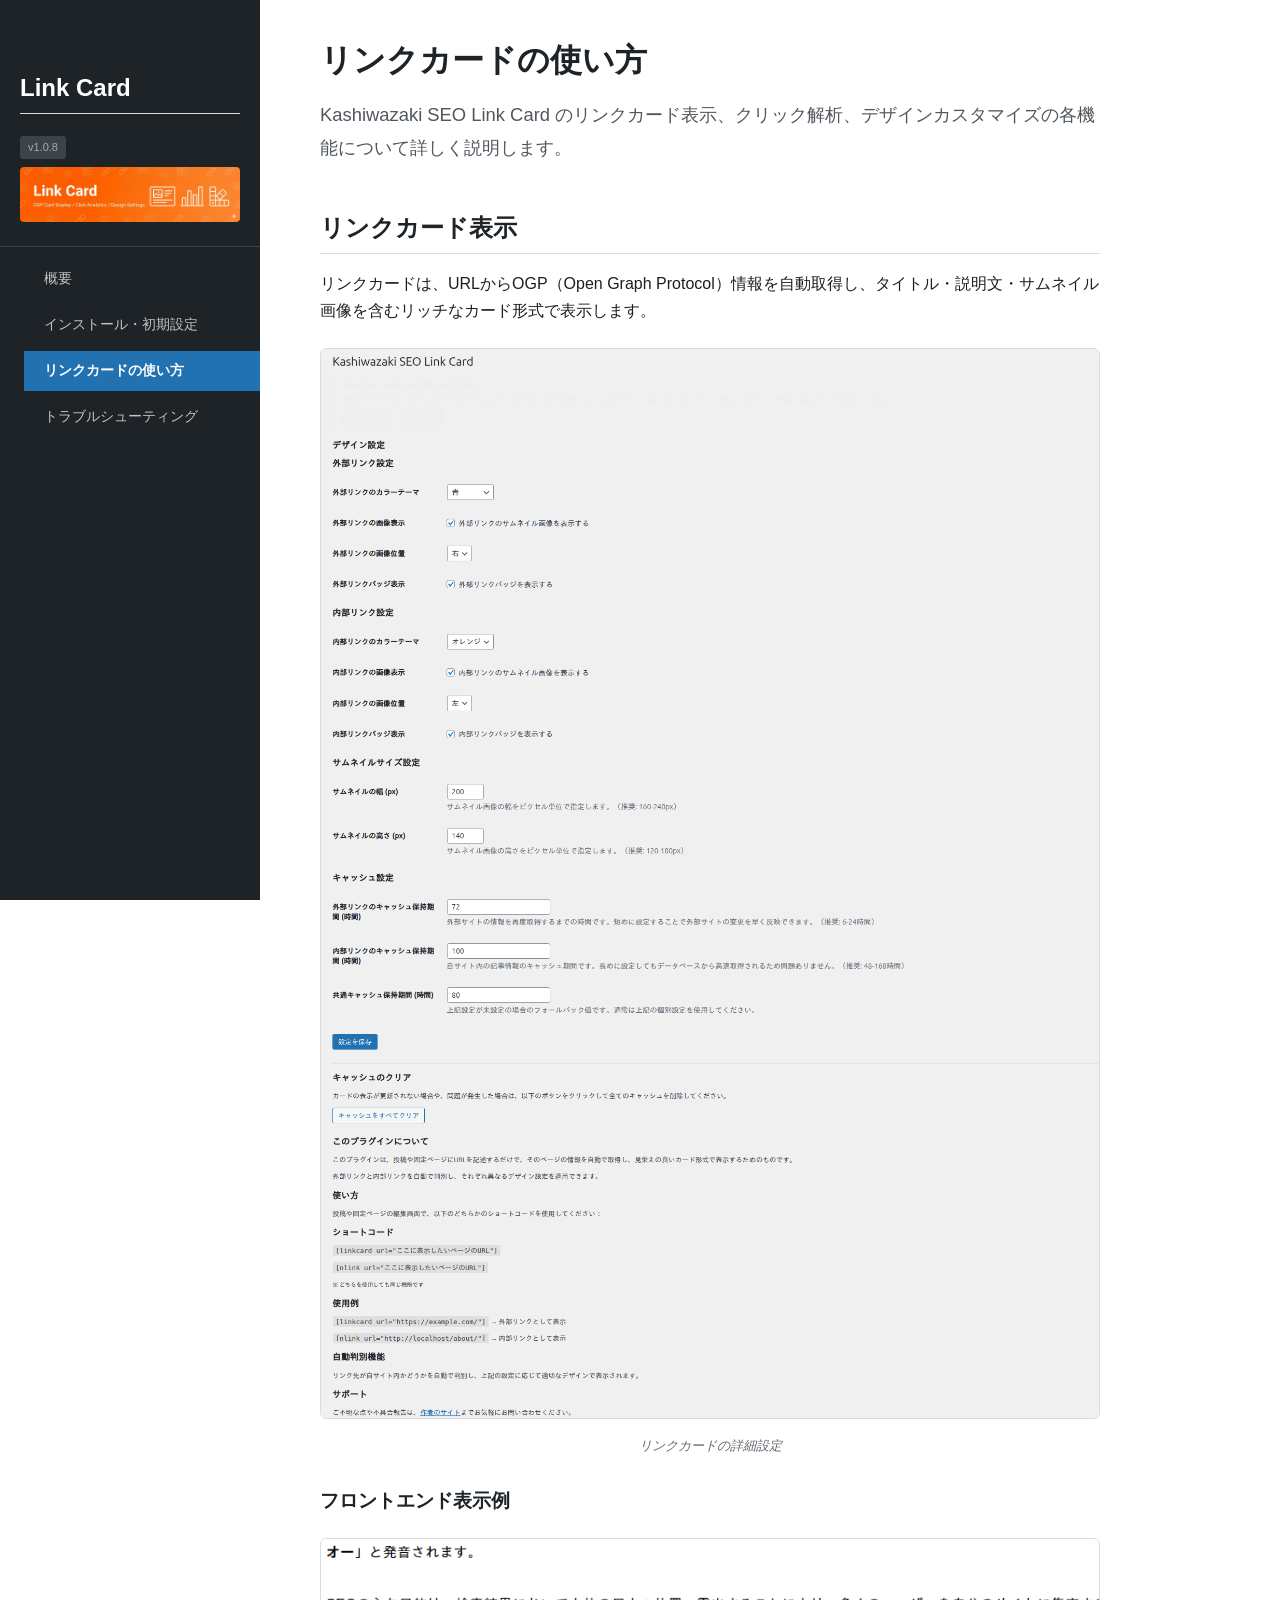
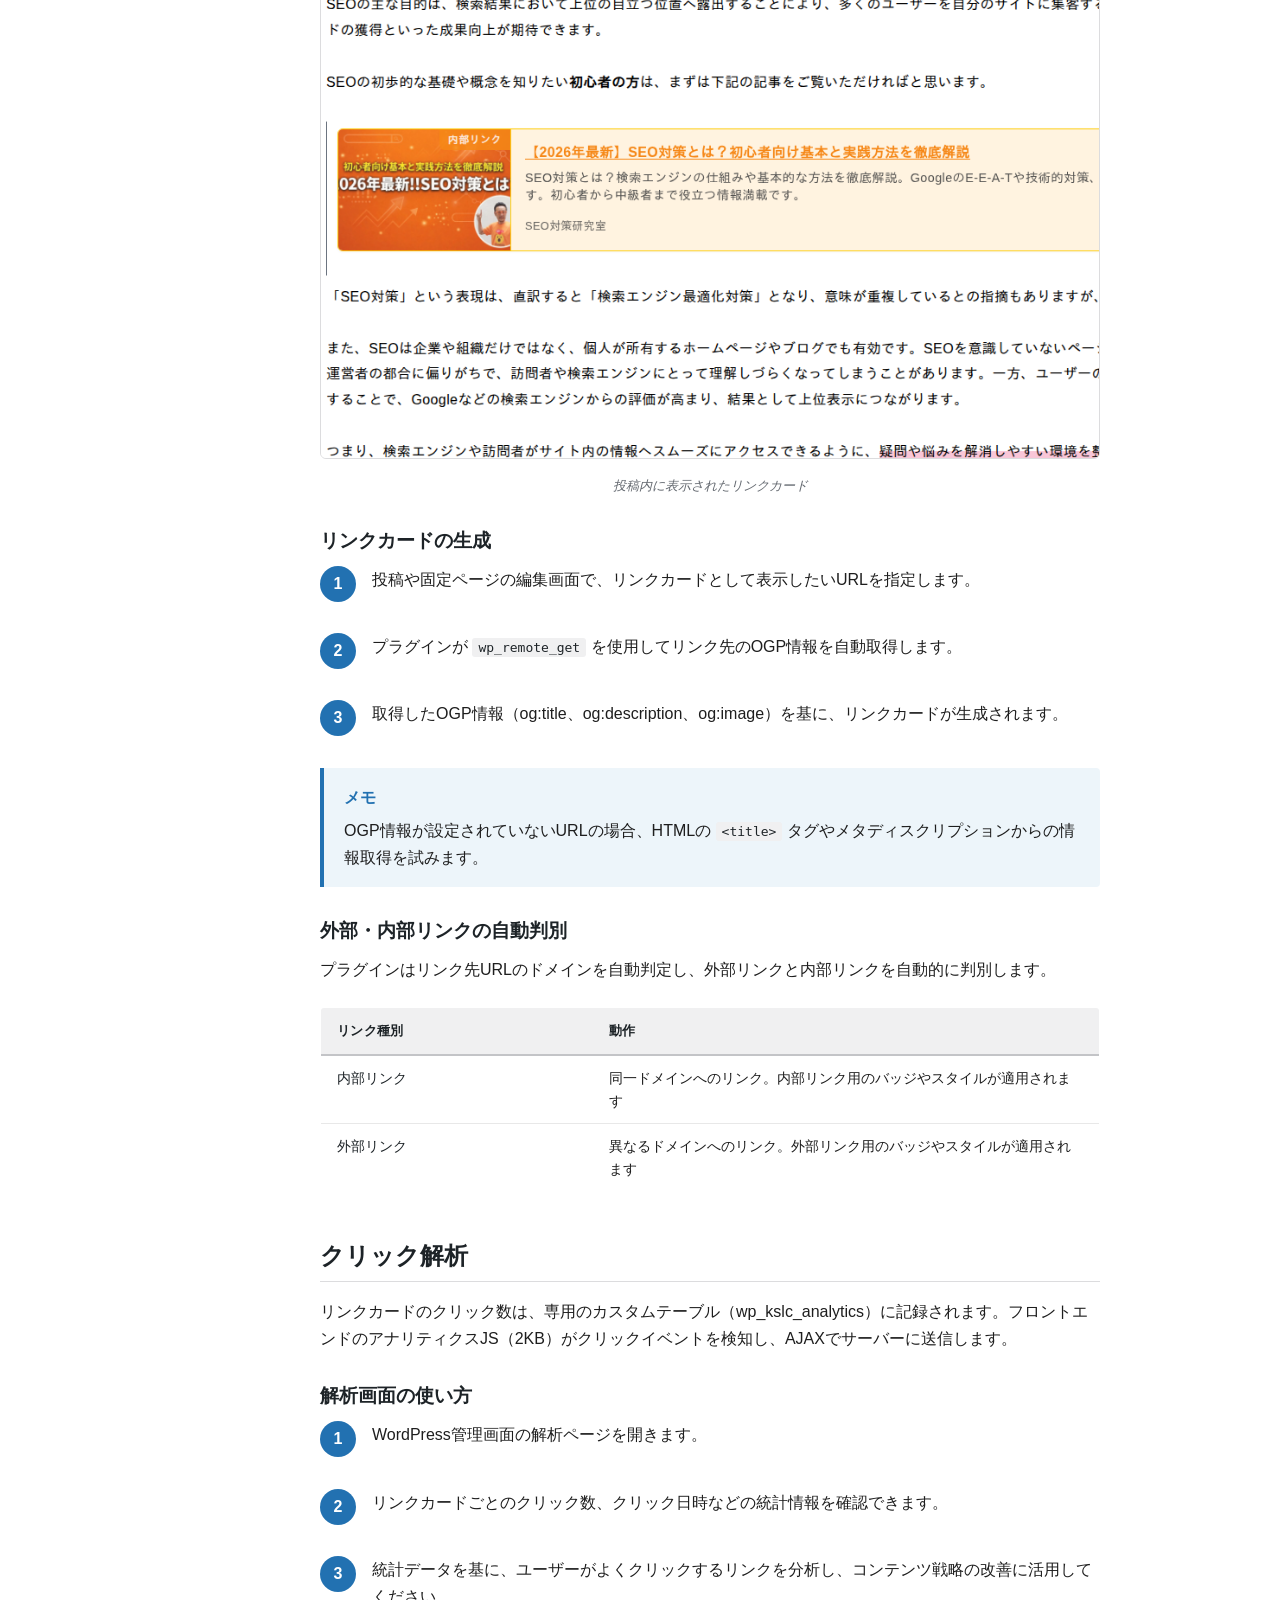
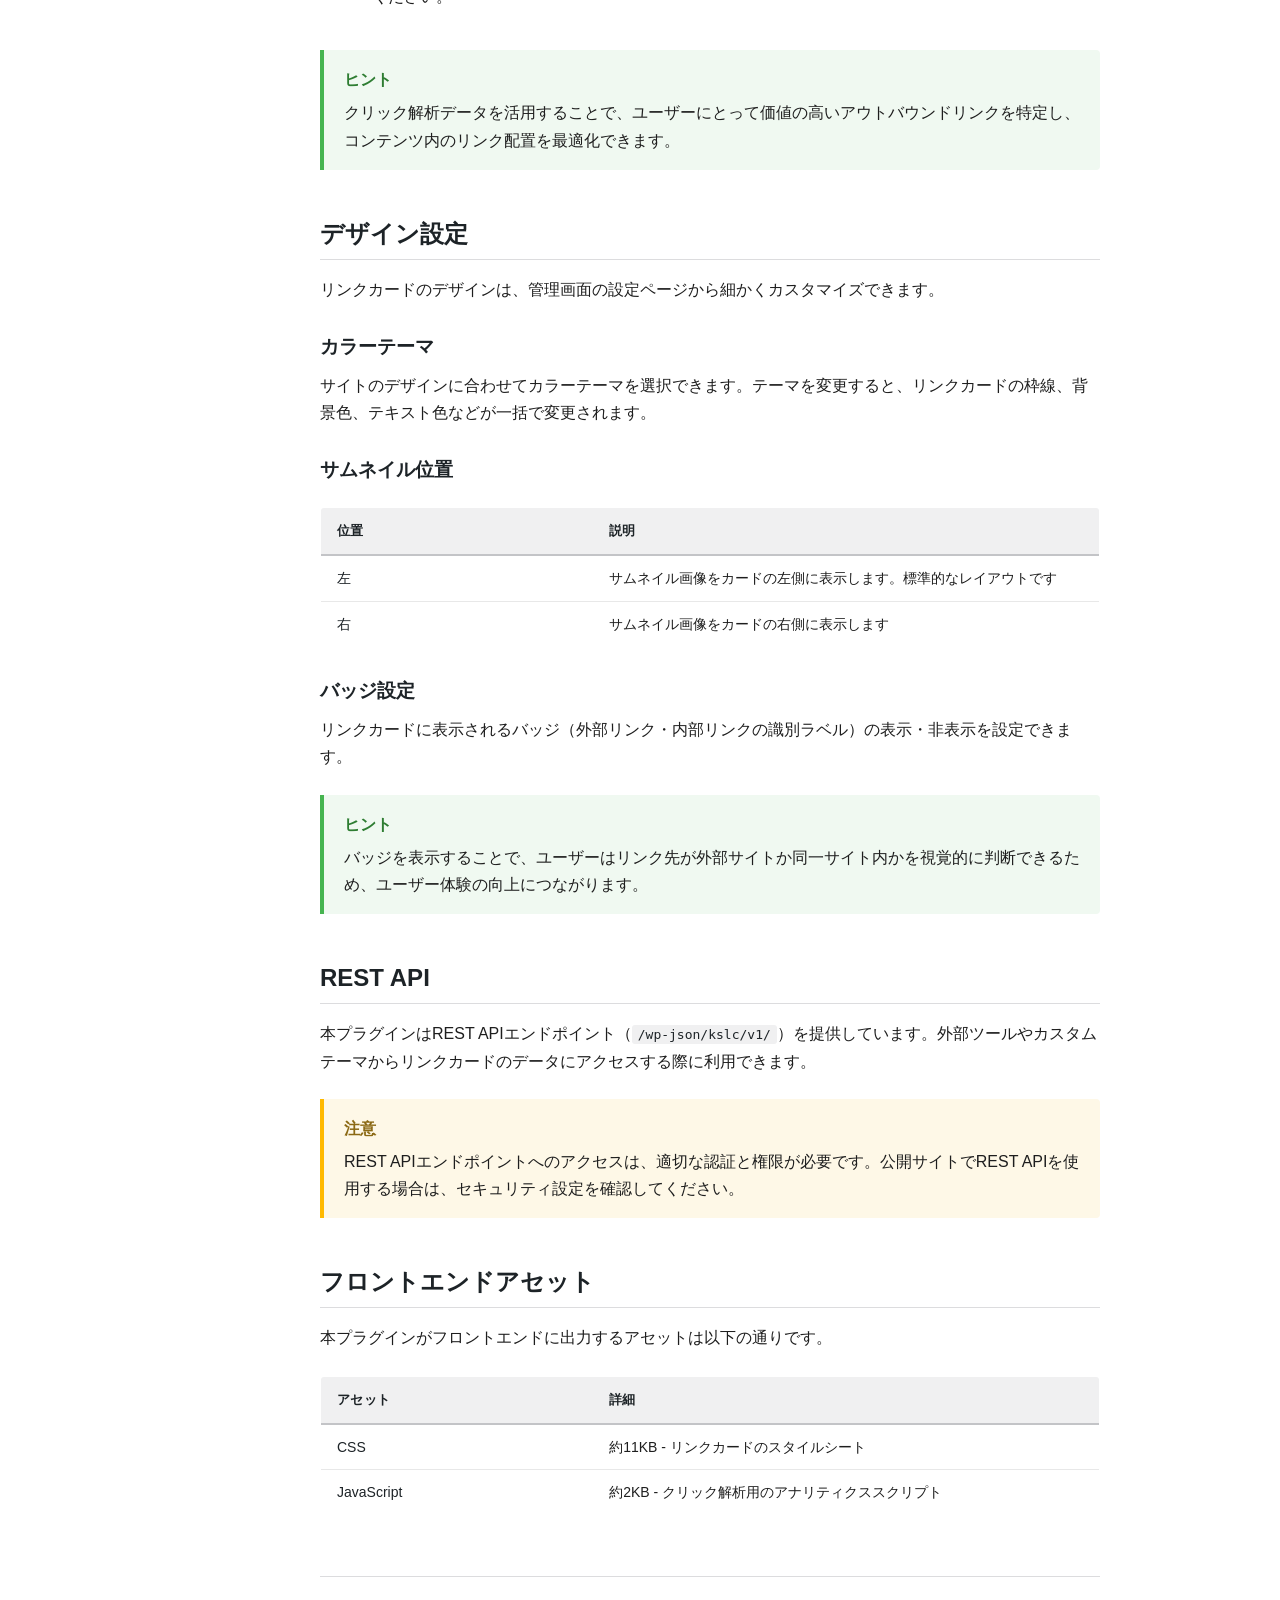
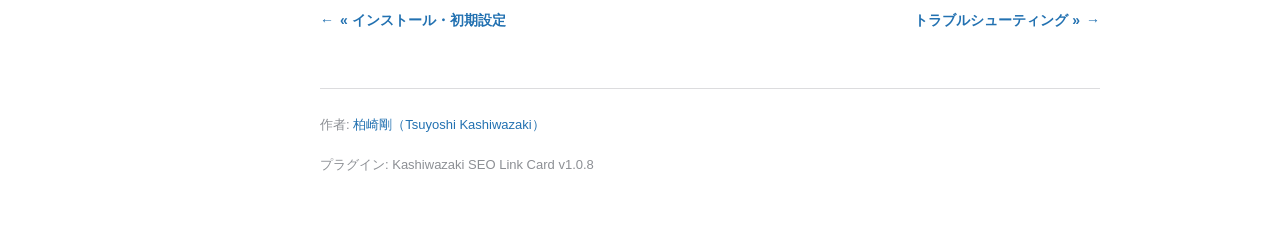
==== docs/link-card-usage.html @ 30baf47b "Add HTML manual under docs/ Co-Authored-By: Claude Opus 4.6 (1M context) <noreply@anthropic.com>" ====
<!DOCTYPE html>
<html lang="ja">
<head>
<meta charset="UTF-8">
<meta name="viewport" content="width=device-width, initial-scale=1.0">
<title>リンクカードの使い方 - Kashiwazaki SEO Link Card マニュアル</title>
<link rel="stylesheet" href="css/style.css?v=1">
</head>
<body>

<button class="hamburger-btn" aria-label="Menu" aria-expanded="false">&#9776;</button>

<nav class="sidebar">
<div class="sidebar-header"><h2 style="color:#fff;">Link Card</h2><span class="version">v1.0.8</span><img src="images/main-visual.png" alt="" style="width:100%;border-radius:4px;margin-top:8px;"></div>
<ul><li><a href="index.html">概要</a></li><li><a href="setup.html">インストール・初期設定</a></li><li><a href="link-card-usage.html">リンクカードの使い方</a></li><li><a href="troubleshooting.html">トラブルシューティング</a></li></ul>
</nav>

<main class="content">

<h1>リンクカードの使い方</h1>

<p class="lead">Kashiwazaki SEO Link Card のリンクカード表示、クリック解析、デザインカスタマイズの各機能について詳しく説明します。</p>

<h2 id="link-card-display">リンクカード表示</h2>

<p>リンクカードは、URLからOGP（Open Graph Protocol）情報を自動取得し、タイトル・説明文・サムネイル画像を含むリッチなカード形式で表示します。</p>

<figure class="screenshot">
    <img src="images/screenshots/02-linkcard-detail.png" alt="リンクカード設定" class="lightbox-trigger">
    <figcaption>リンクカードの詳細設定</figcaption>
</figure>

<h3>フロントエンド表示例</h3>
<figure class="screenshot">
    <img src="images/screenshots/03-frontend-linkcard.png" alt="リンクカードの表示例" class="lightbox-trigger">
    <figcaption>投稿内に表示されたリンクカード</figcaption>
</figure>

<h3>リンクカードの生成</h3>

<div class="step">
<span class="step-number">1</span>
<div class="step-body">
<p>投稿や固定ページの編集画面で、リンクカードとして表示したいURLを指定します。</p>
</div>
</div>

<div class="step">
<span class="step-number">2</span>
<div class="step-body">
<p>プラグインが <code>wp_remote_get</code> を使用してリンク先のOGP情報を自動取得します。</p>
</div>
</div>

<div class="step">
<span class="step-number">3</span>
<div class="step-body">
<p>取得したOGP情報（og:title、og:description、og:image）を基に、リンクカードが生成されます。</p>
</div>
</div>

<div class="callout callout-note">
<p class="callout-title">メモ</p>
<p>OGP情報が設定されていないURLの場合、HTMLの <code>&lt;title&gt;</code> タグやメタディスクリプションからの情報取得を試みます。</p>
</div>

<h3>外部・内部リンクの自動判別</h3>

<p>プラグインはリンク先URLのドメインを自動判定し、外部リンクと内部リンクを自動的に判別します。</p>

<table>
<thead>
<tr><th style="width:35%;">リンク種別</th><th>動作</th></tr>
</thead>
<tbody>
<tr><td>内部リンク</td><td>同一ドメインへのリンク。内部リンク用のバッジやスタイルが適用されます</td></tr>
<tr><td>外部リンク</td><td>異なるドメインへのリンク。外部リンク用のバッジやスタイルが適用されます</td></tr>
</tbody>
</table>

<h2 id="click-analytics">クリック解析</h2>

<p>リンクカードのクリック数は、専用のカスタムテーブル（wp_kslc_analytics）に記録されます。フロントエンドのアナリティクスJS（2KB）がクリックイベントを検知し、AJAXでサーバーに送信します。</p>

<h3>解析画面の使い方</h3>

<div class="step">
<span class="step-number">1</span>
<div class="step-body">
<p>WordPress管理画面の解析ページを開きます。</p>
</div>
</div>

<div class="step">
<span class="step-number">2</span>
<div class="step-body">
<p>リンクカードごとのクリック数、クリック日時などの統計情報を確認できます。</p>
</div>
</div>

<div class="step">
<span class="step-number">3</span>
<div class="step-body">
<p>統計データを基に、ユーザーがよくクリックするリンクを分析し、コンテンツ戦略の改善に活用してください。</p>
</div>
</div>

<div class="callout callout-tip">
<p class="callout-title">ヒント</p>
<p>クリック解析データを活用することで、ユーザーにとって価値の高いアウトバウンドリンクを特定し、コンテンツ内のリンク配置を最適化できます。</p>
</div>

<h2 id="design-settings">デザイン設定</h2>

<p>リンクカードのデザインは、管理画面の設定ページから細かくカスタマイズできます。</p>

<h3>カラーテーマ</h3>

<p>サイトのデザインに合わせてカラーテーマを選択できます。テーマを変更すると、リンクカードの枠線、背景色、テキスト色などが一括で変更されます。</p>

<h3>サムネイル位置</h3>

<table>
<thead>
<tr><th style="width:35%;">位置</th><th>説明</th></tr>
</thead>
<tbody>
<tr><td>左</td><td>サムネイル画像をカードの左側に表示します。標準的なレイアウトです</td></tr>
<tr><td>右</td><td>サムネイル画像をカードの右側に表示します</td></tr>
</tbody>
</table>

<h3>バッジ設定</h3>

<p>リンクカードに表示されるバッジ（外部リンク・内部リンクの識別ラベル）の表示・非表示を設定できます。</p>

<div class="callout callout-tip">
<p class="callout-title">ヒント</p>
<p>バッジを表示することで、ユーザーはリンク先が外部サイトか同一サイト内かを視覚的に判断できるため、ユーザー体験の向上につながります。</p>
</div>

<h2 id="rest-api">REST API</h2>

<p>本プラグインはREST APIエンドポイント（<code>/wp-json/kslc/v1/</code>）を提供しています。外部ツールやカスタムテーマからリンクカードのデータにアクセスする際に利用できます。</p>

<div class="callout callout-warning">
<p class="callout-title">注意</p>
<p>REST APIエンドポイントへのアクセスは、適切な認証と権限が必要です。公開サイトでREST APIを使用する場合は、セキュリティ設定を確認してください。</p>
</div>

<h2 id="frontend-assets">フロントエンドアセット</h2>

<p>本プラグインがフロントエンドに出力するアセットは以下の通りです。</p>

<table>
<thead>
<tr><th style="width:35%;">アセット</th><th>詳細</th></tr>
</thead>
<tbody>
<tr><td>CSS</td><td>約11KB - リンクカードのスタイルシート</td></tr>
<tr><td>JavaScript</td><td>約2KB - クリック解析用のアナリティクススクリプト</td></tr>
</tbody>
</table>

<nav class="page-nav">
<a href="setup.html" class="prev">&laquo; インストール・初期設定</a>
<a href="troubleshooting.html" class="next">トラブルシューティング &raquo;</a>
</nav>

<footer class="manual-footer"><p>作者: <a href="https://www.tsuyoshikashiwazaki.jp/profile/" target="_blank" rel="noopener">柏崎剛（Tsuyoshi Kashiwazaki）</a></p><p>プラグイン: Kashiwazaki SEO Link Card v1.0.8</p></footer>

</main>

<div class="lightbox"></div>
<script src="js/manual.js?v=1"></script>
</body>
</html>
---- docs/css/style.css ----
/* ========================================
   WordPress Plugin Manual - Common Stylesheet
   ======================================== */

/* ========================================
   1. Base / Reset
   ======================================== */

*,
*::before,
*::after {
    margin: 0;
    padding: 0;
    box-sizing: border-box;
}

html {
    font-size: 16px;
    scroll-behavior: smooth;
}

body {
    font-family: -apple-system, BlinkMacSystemFont, "Segoe UI", Roboto, Oxygen,
        Ubuntu, Cantarell, "Fira Sans", "Droid Sans", "Helvetica Neue", Arial,
        sans-serif;
    color: #1e1e1e;
    background: #fff;
    line-height: 1.7;
}

img {
    max-width: 100%;
    height: auto;
}

a {
    color: #2271b1;
    text-decoration: none;
}

a:hover {
    color: #135e96;
    text-decoration: underline;
}

/* ========================================
   2. Sidebar
   ======================================== */

.sidebar {
    position: fixed;
    top: 0;
    left: 0;
    width: 260px;
    height: 100vh;
    background: #1d2327;
    color: #fff;
    overflow-y: auto;
    z-index: 100;
    padding-bottom: 40px;
}

.sidebar-header {
    padding: 24px 20px 16px;
    border-bottom: 1px solid #3c434a;
}

.sidebar-header h1 {
    font-size: 15px;
    font-weight: 600;
    line-height: 1.4;
    color: #fff;
}

.sidebar-header .version {
    display: inline-block;
    margin-top: 6px;
    font-size: 11px;
    color: #a7aaad;
    background: #3c434a;
    padding: 2px 8px;
    border-radius: 3px;
}

.sidebar ul {
    list-style: none;
    padding: 12px 0;
}

.sidebar ul li a {
    display: block;
    padding: 8px 20px;
    color: #c3c4c7;
    font-size: 14px;
    transition: background 0.15s, color 0.15s;
}

.sidebar ul li a:hover {
    background: #2c3338;
    color: #fff;
    text-decoration: none;
}

.sidebar ul li.active a {
    background: #2271b1;
    color: #fff;
    font-weight: 600;
}

.sidebar ul li.section-label {
    padding: 18px 20px 4px;
    font-size: 11px;
    font-weight: 700;
    text-transform: uppercase;
    letter-spacing: 0.06em;
    color: #8c8f94;
}

/* ========================================
   3. Main Content
   ======================================== */

.content {
    margin-left: 260px;
    max-width: 900px;
    padding: 40px 60px;
}

/* ========================================
   4. Typography
   ======================================== */

h1, h2, h3, h4, h5, h6 {
    color: #1d2327;
    font-weight: 600;
    line-height: 1.3;
}

h1 {
    font-size: 2rem;
    margin-bottom: 16px;
}

h2 {
    font-size: 1.5rem;
    margin-top: 48px;
    margin-bottom: 16px;
    padding-bottom: 10px;
    border-bottom: 1px solid #dcdcde;
}

h3 {
    font-size: 1.2rem;
    margin-top: 32px;
    margin-bottom: 12px;
}

h4 {
    font-size: 1.05rem;
    margin-top: 24px;
    margin-bottom: 8px;
}

p {
    margin-bottom: 16px;
}

.lead {
    font-size: 1.15rem;
    color: #50575e;
    line-height: 1.8;
    margin-bottom: 24px;
}

/* ========================================
   5. Steps
   ======================================== */

.step {
    display: flex;
    gap: 16px;
    margin-bottom: 24px;
    align-items: flex-start;
}

.step-number {
    flex-shrink: 0;
    width: 36px;
    height: 36px;
    background: #2271b1;
    color: #fff;
    border-radius: 50%;
    display: flex;
    align-items: center;
    justify-content: center;
    font-size: 16px;
    font-weight: 700;
    line-height: 1;
}

.step-content {
    flex: 1;
    padding-top: 4px;
}

.step-content p:last-child {
    margin-bottom: 0;
}

/* ========================================
   6. Callout Boxes
   ======================================== */

.callout {
    padding: 16px 20px;
    margin: 24px 0;
    border-left: 4px solid;
    border-radius: 0 4px 4px 0;
}

.callout-title {
    font-weight: 700;
    margin-bottom: 6px;
}

.callout p:last-child {
    margin-bottom: 0;
}

.callout-tip {
    border-left-color: #46b450;
    background: #f0f9f1;
}

.callout-tip .callout-title {
    color: #2e7d32;
}

.callout-warning {
    border-left-color: #ffb900;
    background: #fef8e7;
}

.callout-warning .callout-title {
    color: #8b6914;
}

.callout-note {
    border-left-color: #2271b1;
    background: #edf5fa;
}

.callout-note .callout-title {
    color: #2271b1;
}

/* ========================================
   7. Screenshots
   ======================================== */

.screenshot {
    margin: 24px 0;
    text-align: center;
}

.screenshot img {
    max-width: 100%;
    border: 1px solid #dcdcde;
    border-radius: 6px;
    cursor: zoom-in;
}

.screenshot figcaption,
.screenshot .caption {
    font-size: 13px;
    color: #646970;
    margin-top: 8px;
    font-style: italic;
}

/* ========================================
   8. Infographic Images
   ======================================== */

.infographic {
    margin: 32px 0;
    text-align: center;
}

.infographic img {
    max-width: 100%;
    display: inline-block;
}

.infographic figcaption,
.infographic .caption {
    font-size: 13px;
    color: #646970;
    margin-top: 8px;
}

/* ========================================
   9. Feature Cards
   ======================================== */

.feature-cards {
    display: grid;
    grid-template-columns: repeat(3, 1fr);
    gap: 20px;
    margin: 24px 0;
}

.feature-card {
    background: #f6f7f7;
    border-radius: 6px;
    padding: 24px 20px;
    text-align: center;
}

.feature-card h4 {
    margin-top: 0;
    margin-bottom: 8px;
}

.feature-card p {
    font-size: 14px;
    color: #50575e;
    margin-bottom: 0;
}

.feature-card .icon {
    font-size: 28px;
    margin-bottom: 12px;
    display: block;
}

/* ========================================
   10. Tables (widefat style)
   ======================================== */

table,
table.widefat {
    width: 100%;
    border-collapse: collapse;
    margin: 24px 0;
    font-size: 14px;
    border: 1px solid #dcdcde;
    border-radius: 4px;
    overflow: hidden;
}

table thead th,
table.widefat thead th {
    background: #f0f0f1;
    text-align: left;
    padding: 12px 16px;
    font-weight: 600;
    font-size: 13px;
    color: #1d2327;
    border-bottom: 2px solid #c3c4c7;
    letter-spacing: 0.02em;
}

table tbody td,
table.widefat tbody td {
    padding: 11px 16px;
    border-bottom: 1px solid #e8e8e8;
    vertical-align: top;
    line-height: 1.6;
}

table tbody tr:hover,
table.widefat tbody tr:hover {
    background: #f6f7f7;
}

table tbody tr:last-child td,
table.widefat tbody tr:last-child td {
    border-bottom: none;
}

table tbody td:first-child {
    font-weight: 500;
    color: #1d2327;
}

/* ========================================
   11. HTTP Status Color Coding
   ======================================== */

.http-2xx {
    color: #00a32a;
    font-weight: 600;
}

.http-3xx {
    color: #2271b1;
    font-weight: 600;
}

.http-4xx {
    color: #dba617;
    font-weight: 600;
}

.http-5xx {
    color: #d63638;
    font-weight: 600;
}

/* ========================================
   12. Status Badges
   ======================================== */

.status-badge {
    display: inline-block;
    padding: 2px 10px;
    border-radius: 12px;
    font-size: 12px;
    font-weight: 600;
    line-height: 1.6;
    white-space: nowrap;
}

.status-ok {
    background: #edfaef;
    color: #00a32a;
}

.status-warning {
    background: #fef8e7;
    color: #996800;
}

.status-error {
    background: #fcf0f1;
    color: #d63638;
}

/* ========================================
   13. Lightbox Overlay
   ======================================== */

.lightbox {
    display: none;
    position: fixed;
    inset: 0;
    z-index: 9999;
    background: rgba(0, 0, 0, 0.85);
    align-items: center;
    justify-content: center;
    cursor: zoom-out;
}

.lightbox.active {
    display: flex;
}

.lightbox img {
    max-width: 90vw;
    max-height: 90vh;
    border-radius: 4px;
    box-shadow: 0 4px 30px rgba(0, 0, 0, 0.4);
}

.lightbox-close {
    position: absolute;
    top: 20px;
    right: 28px;
    background: none;
    border: none;
    color: #fff;
    font-size: 36px;
    cursor: pointer;
    line-height: 1;
    opacity: 0.8;
    transition: opacity 0.15s;
}

.lightbox-close:hover {
    opacity: 1;
}

/* ========================================
   14. Page Navigation
   ======================================== */

.page-nav {
    display: flex;
    justify-content: space-between;
    margin-top: 60px;
    padding-top: 24px;
    border-top: 1px solid #dcdcde;
}

.page-nav a {
    display: inline-flex;
    align-items: center;
    gap: 6px;
    font-size: 14px;
    font-weight: 600;
    color: #2271b1;
    padding: 8px 0;
}

.page-nav a:hover {
    color: #135e96;
    text-decoration: none;
}

.page-nav .prev::before {
    content: "\2190";
}

.page-nav .next::after {
    content: "\2192";
}

/* ========================================
   15. Manual Footer
   ======================================== */

.manual-footer {
    margin-top: 48px;
    padding: 24px 0 0;
    border-top: 1px solid #dcdcde;
    font-size: 13px;
    color: #8c8f94;
    line-height: 1.8;
}

.manual-footer a {
    color: #2271b1;
}

.manual-footer a:hover {
    color: #135e96;
}

/* ========================================
   16. Code Blocks
   ======================================== */

code {
    background: #f0f0f1;
    padding: 2px 6px;
    border-radius: 3px;
    font-size: 13px;
    font-family: Menlo, Consolas, "DejaVu Sans Mono", monospace;
    color: #1d2327;
}

pre {
    background: #2c3338;
    color: #e4e6e8;
    padding: 20px 24px;
    border-radius: 6px;
    overflow-x: auto;
    margin: 24px 0;
    font-size: 13px;
    line-height: 1.6;
}

pre code {
    background: none;
    padding: 0;
    border-radius: 0;
    color: inherit;
    font-size: inherit;
}

/* ========================================
   17. Lists
   ======================================== */

ul, ol {
    margin: 0 0 16px 24px;
}

li {
    margin-bottom: 6px;
}

/* ========================================
   18. Hamburger Menu Button
   ======================================== */

.hamburger-btn {
    display: none;
    position: fixed;
    top: 12px;
    left: 12px;
    z-index: 200;
    background: #1d2327;
    border: none;
    color: #fff;
    width: 40px;
    height: 40px;
    border-radius: 4px;
    cursor: pointer;
    font-size: 22px;
    align-items: center;
    justify-content: center;
    line-height: 1;
}

/* ========================================
   19. Responsive (max-width: 768px)
   ======================================== */

@media (max-width: 768px) {
    .sidebar {
        transform: translateX(-100%);
        transition: transform 0.25s ease;
    }

    .sidebar.open {
        transform: translateX(0);
    }

    .content {
        margin-left: 0;
        padding: 60px 20px 40px;
    }

    .hamburger-btn {
        display: flex;
    }

    .feature-cards {
        grid-template-columns: 1fr;
    }

    .page-nav {
        flex-direction: column;
        gap: 12px;
    }

    table.widefat {
        font-size: 13px;
    }

    table.widefat thead th,
    table.widefat tbody td {
        padding: 8px 10px;
    }

    h1 {
        font-size: 1.6rem;
    }

    h2 {
        font-size: 1.3rem;
    }
}
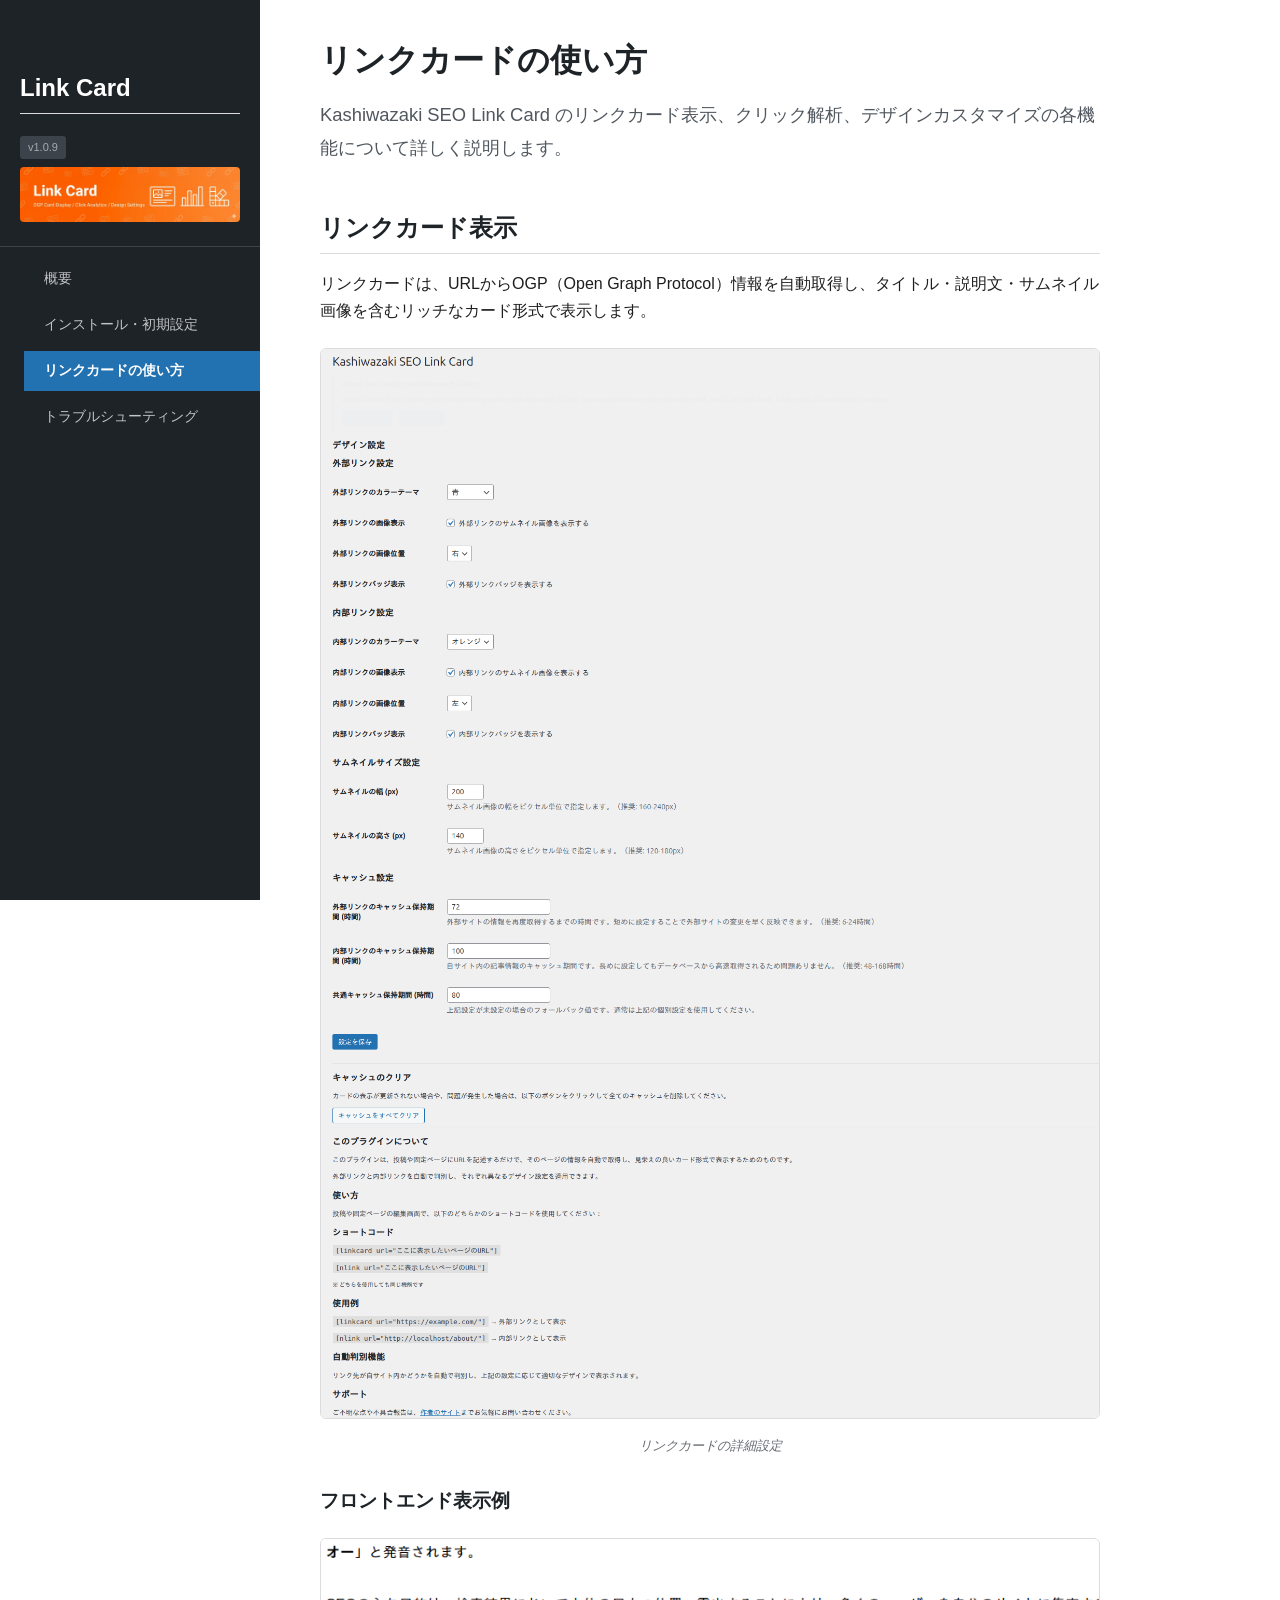
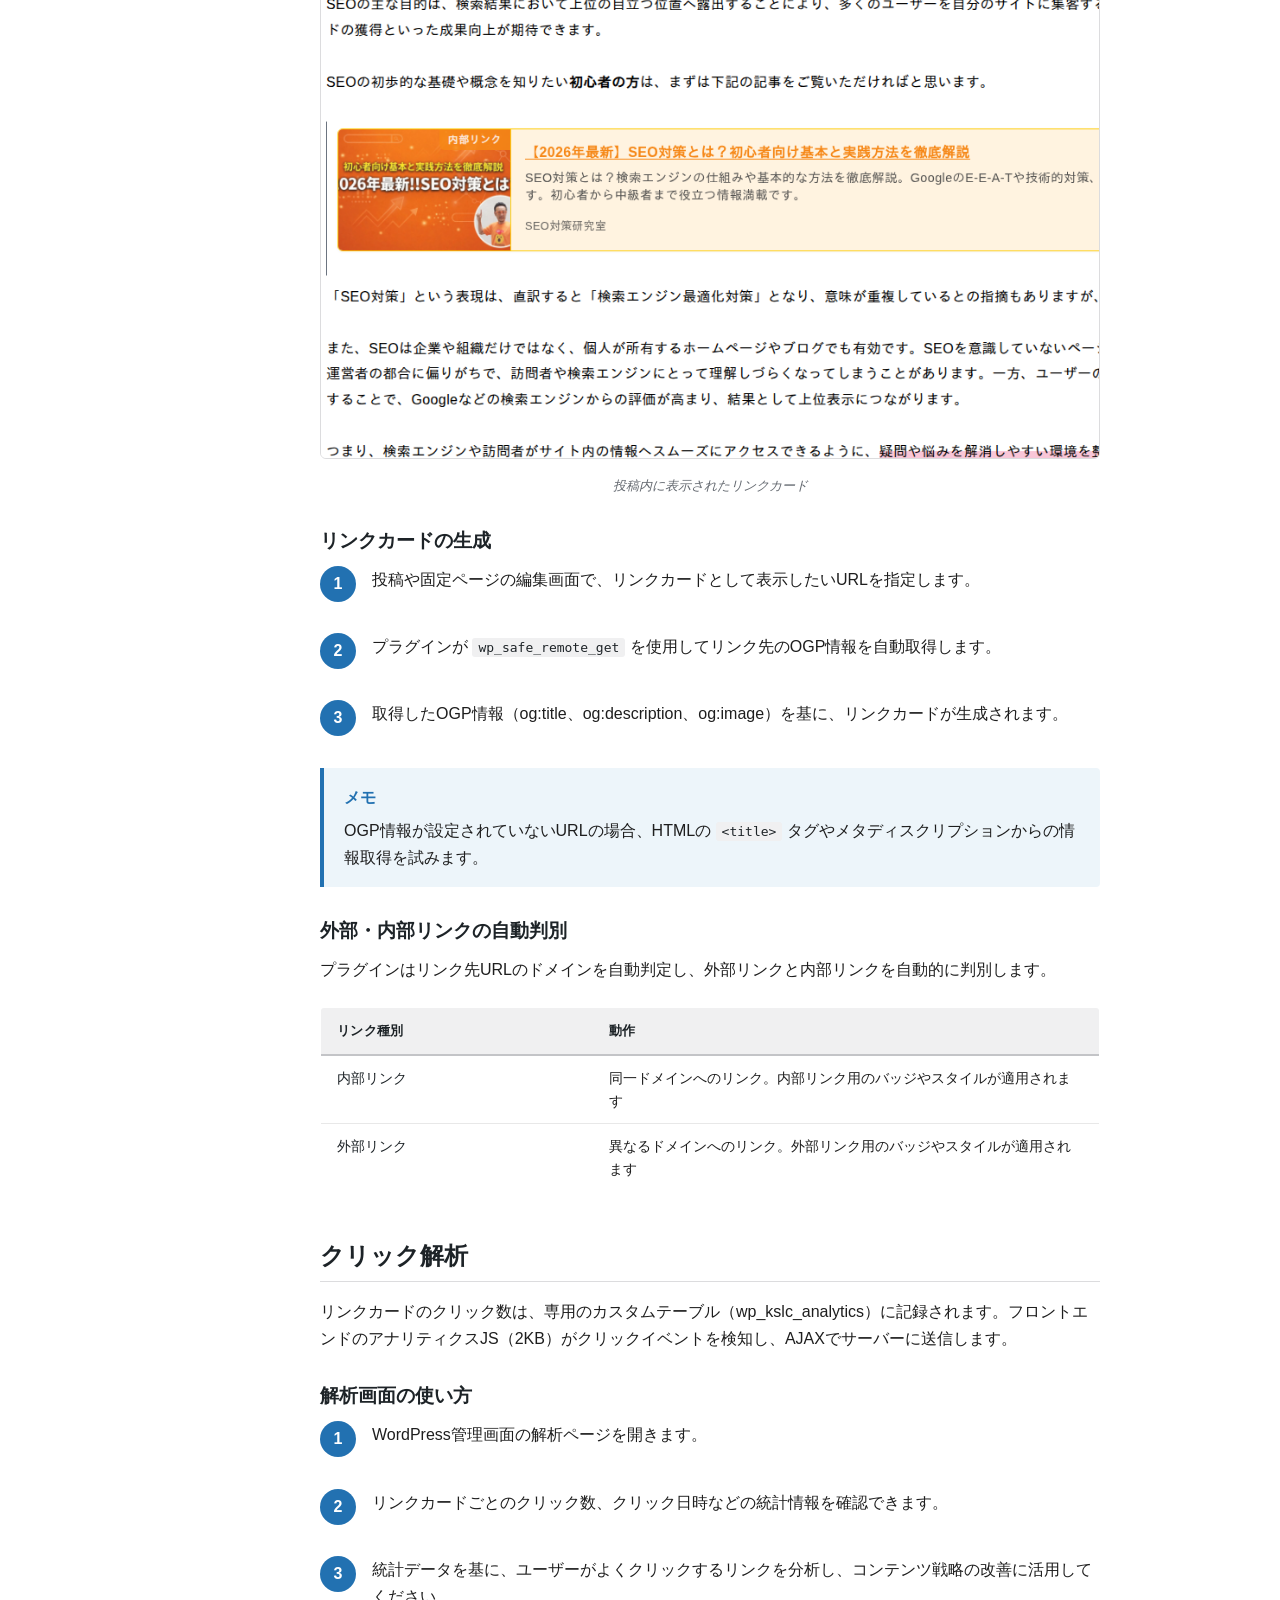
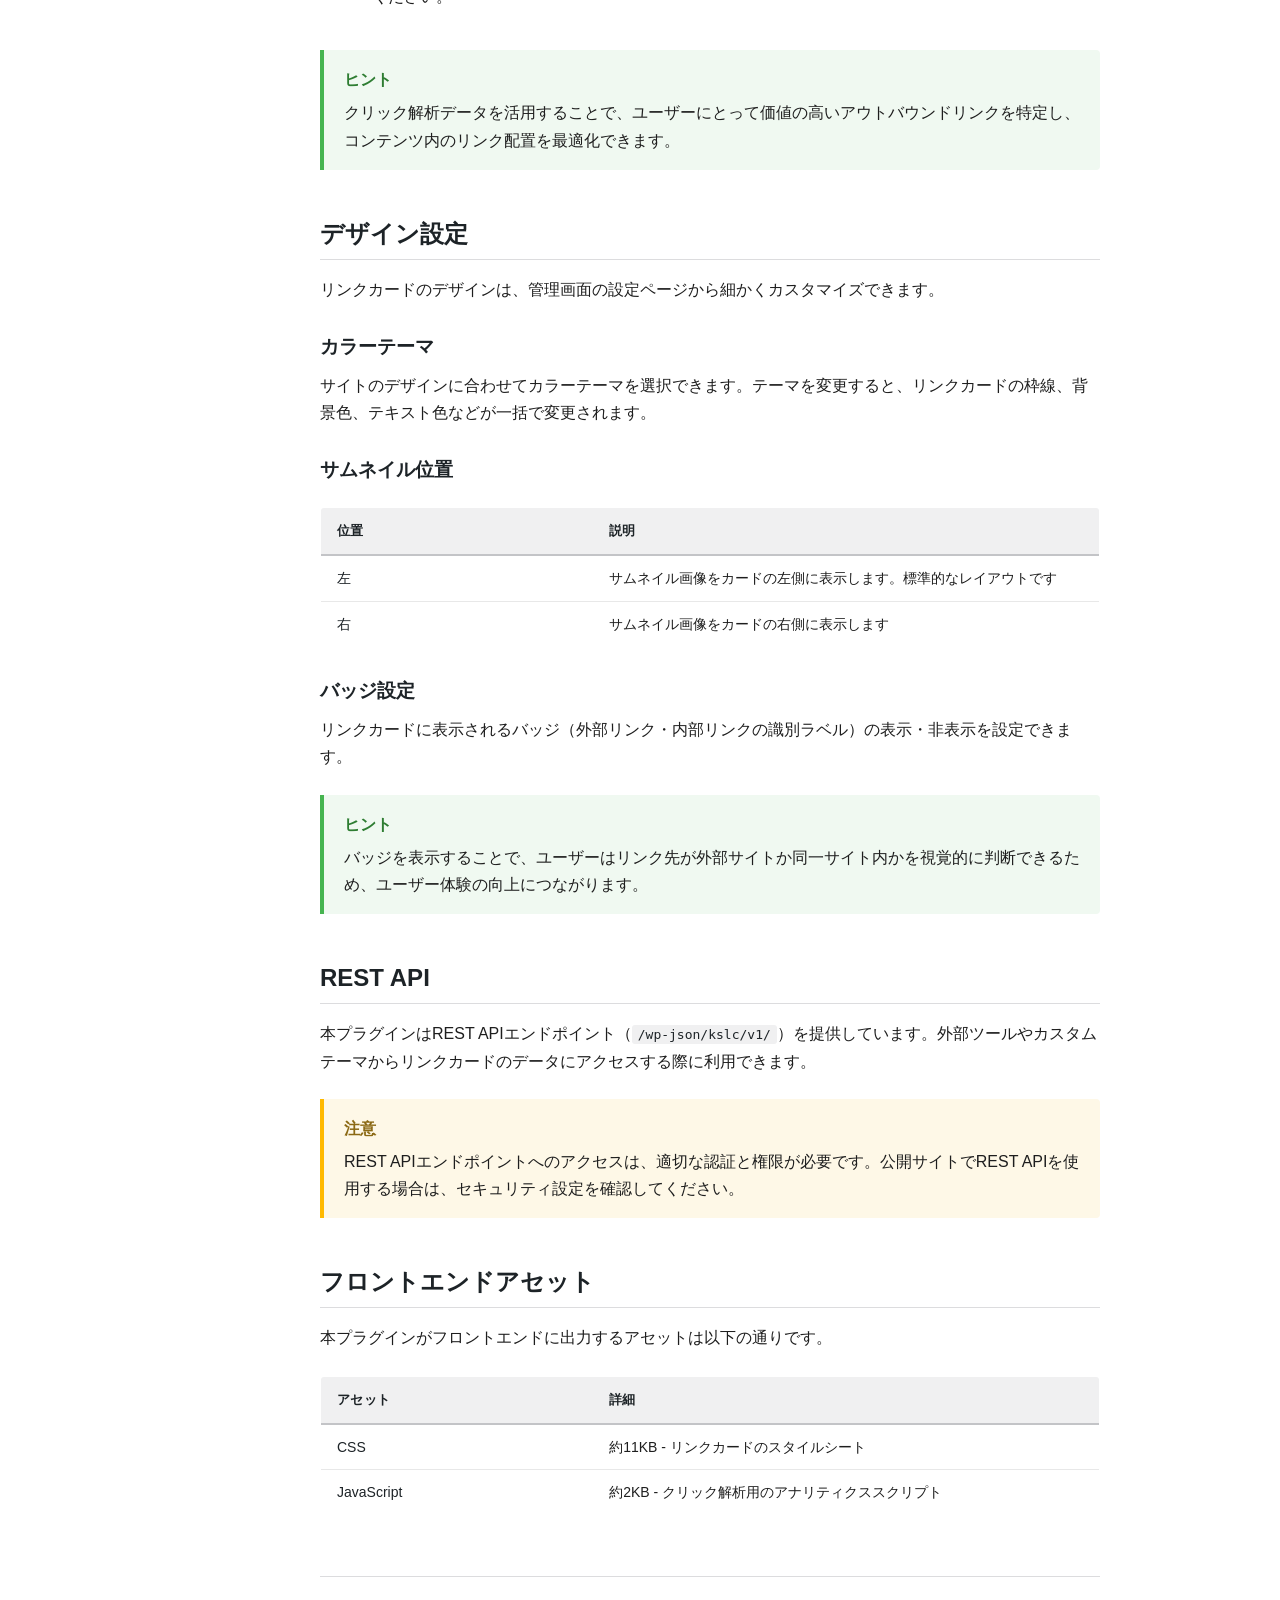
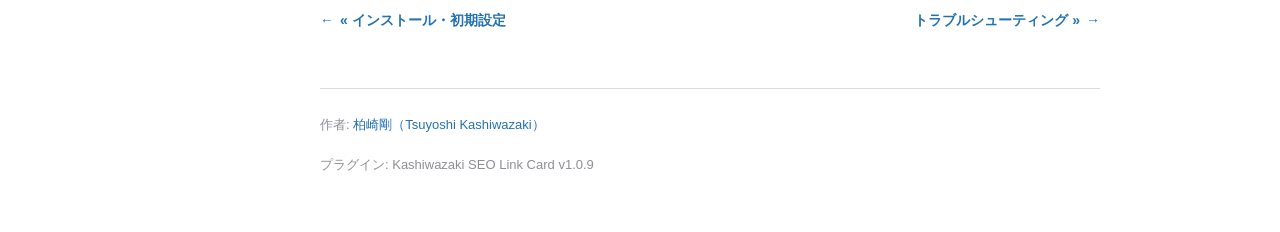
==== commit 2df71903: "Update to v1.0.9 - Fix relative image URL resolution (RFC 3986): directory-style base URLs and short" ====
--- a/docs/link-card-usage.html
+++ b/docs/link-card-usage.html
@@ -11,7 +11,7 @@
 <button class="hamburger-btn" aria-label="Menu" aria-expanded="false">&#9776;</button>
 
 <nav class="sidebar">
-<div class="sidebar-header"><h2 style="color:#fff;">Link Card</h2><span class="version">v1.0.8</span><img src="images/main-visual.png" alt="" style="width:100%;border-radius:4px;margin-top:8px;"></div>
+<div class="sidebar-header"><h2 style="color:#fff;">Link Card</h2><span class="version">v1.0.9</span><img src="images/main-visual.png" alt="" style="width:100%;border-radius:4px;margin-top:8px;"></div>
 <ul><li><a href="index.html">概要</a></li><li><a href="setup.html">インストール・初期設定</a></li><li><a href="link-card-usage.html">リンクカードの使い方</a></li><li><a href="troubleshooting.html">トラブルシューティング</a></li></ul>
 </nav>
 
@@ -48,7 +48,7 @@
 <div class="step">
 <span class="step-number">2</span>
 <div class="step-body">
-<p>プラグインが <code>wp_remote_get</code> を使用してリンク先のOGP情報を自動取得します。</p>
+<p>プラグインが <code>wp_safe_remote_get</code> を使用してリンク先のOGP情報を自動取得します。</p>
 </div>
 </div>
 
@@ -167,7 +167,7 @@
 <a href="troubleshooting.html" class="next">トラブルシューティング &raquo;</a>
 </nav>
 
-<footer class="manual-footer"><p>作者: <a href="https://www.tsuyoshikashiwazaki.jp/profile/" target="_blank" rel="noopener">柏崎剛（Tsuyoshi Kashiwazaki）</a></p><p>プラグイン: Kashiwazaki SEO Link Card v1.0.8</p></footer>
+<footer class="manual-footer"><p>作者: <a href="https://www.tsuyoshikashiwazaki.jp/profile/" target="_blank" rel="noopener">柏崎剛（Tsuyoshi Kashiwazaki）</a></p><p>プラグイン: Kashiwazaki SEO Link Card v1.0.9</p></footer>
 
 </main>
 
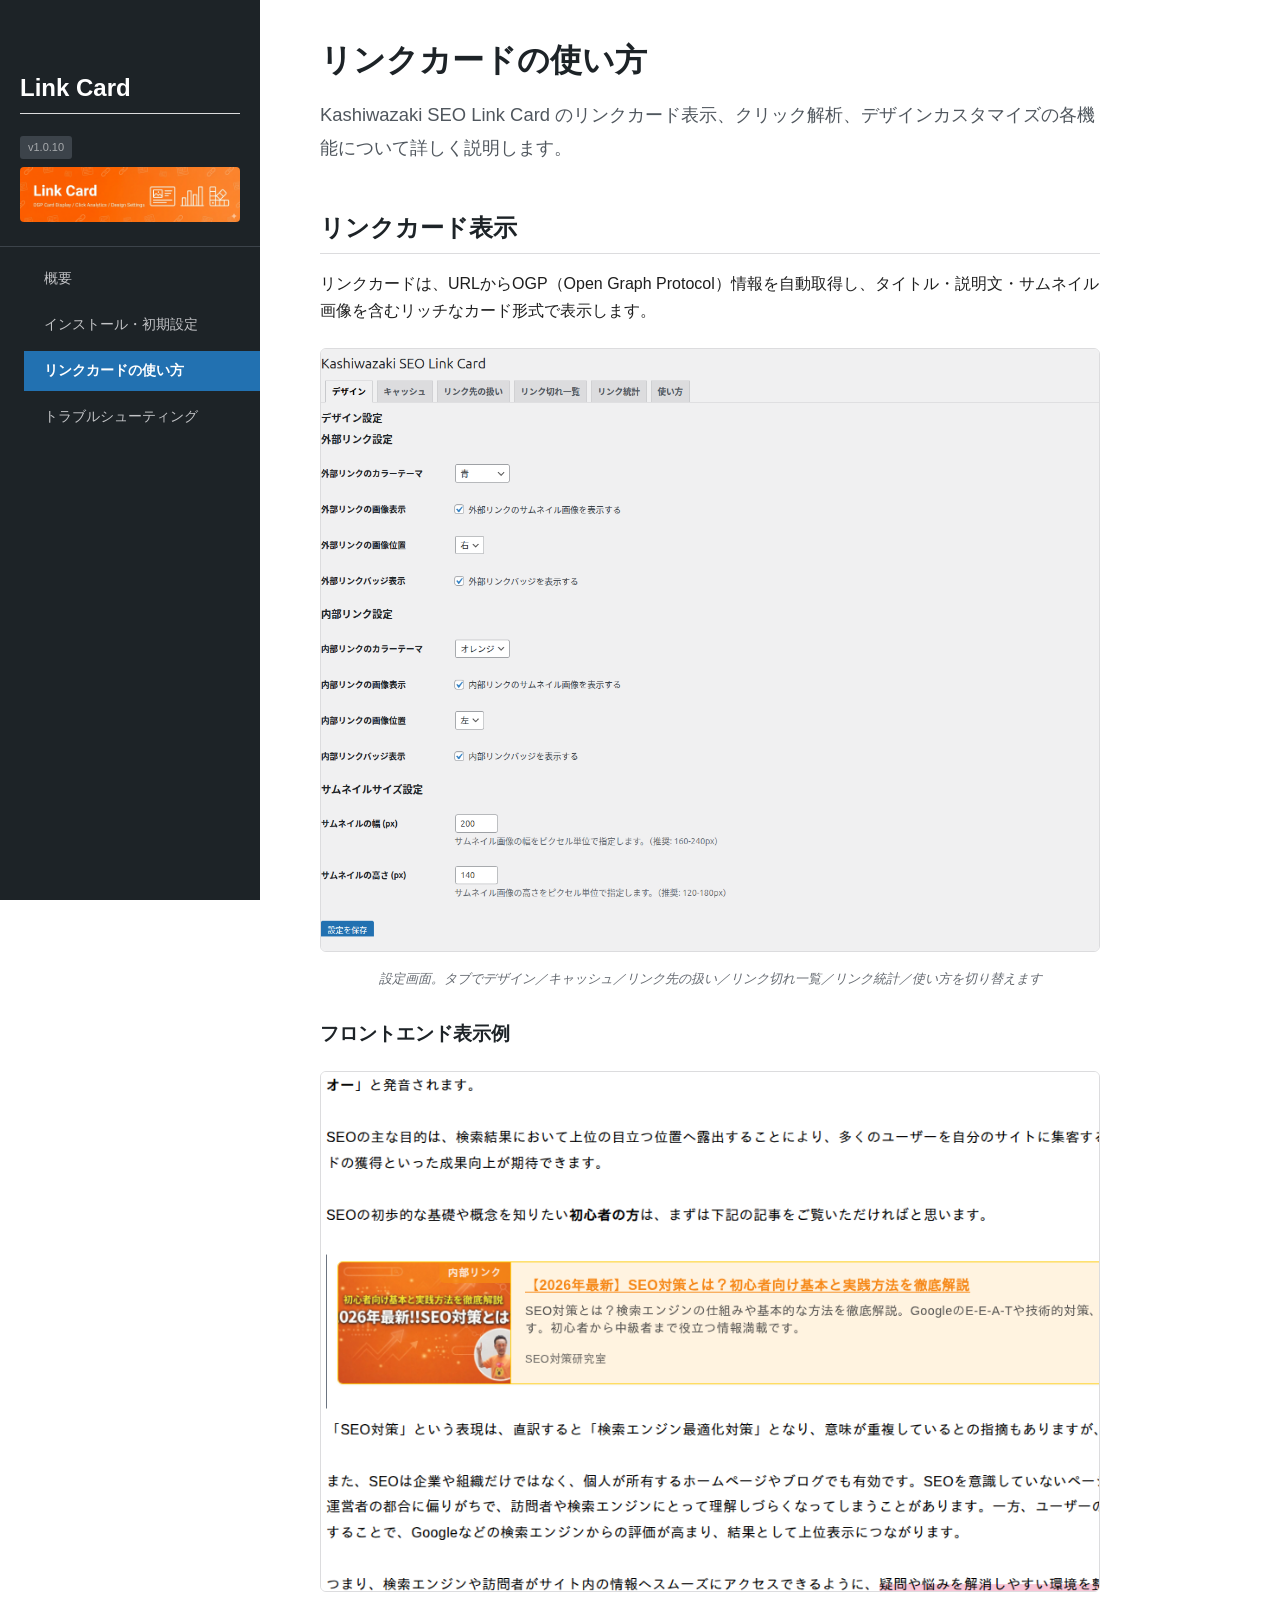
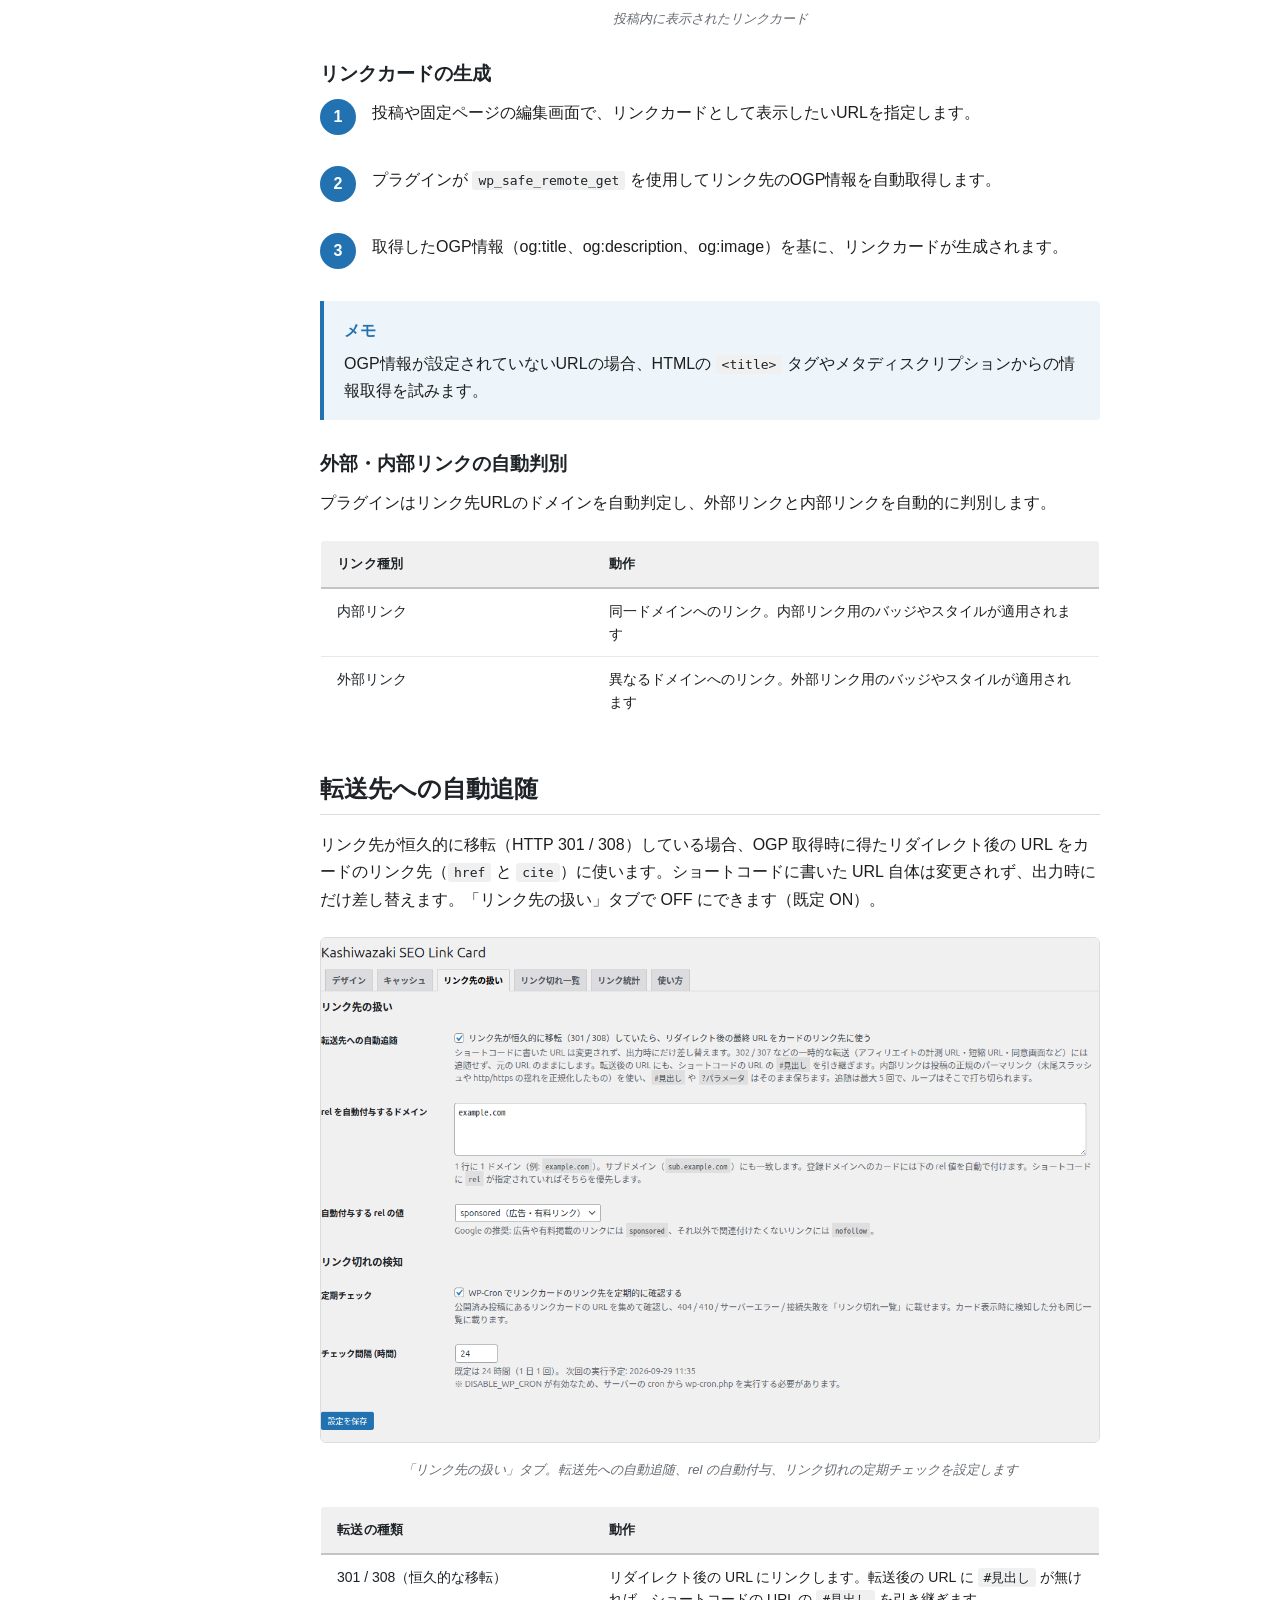
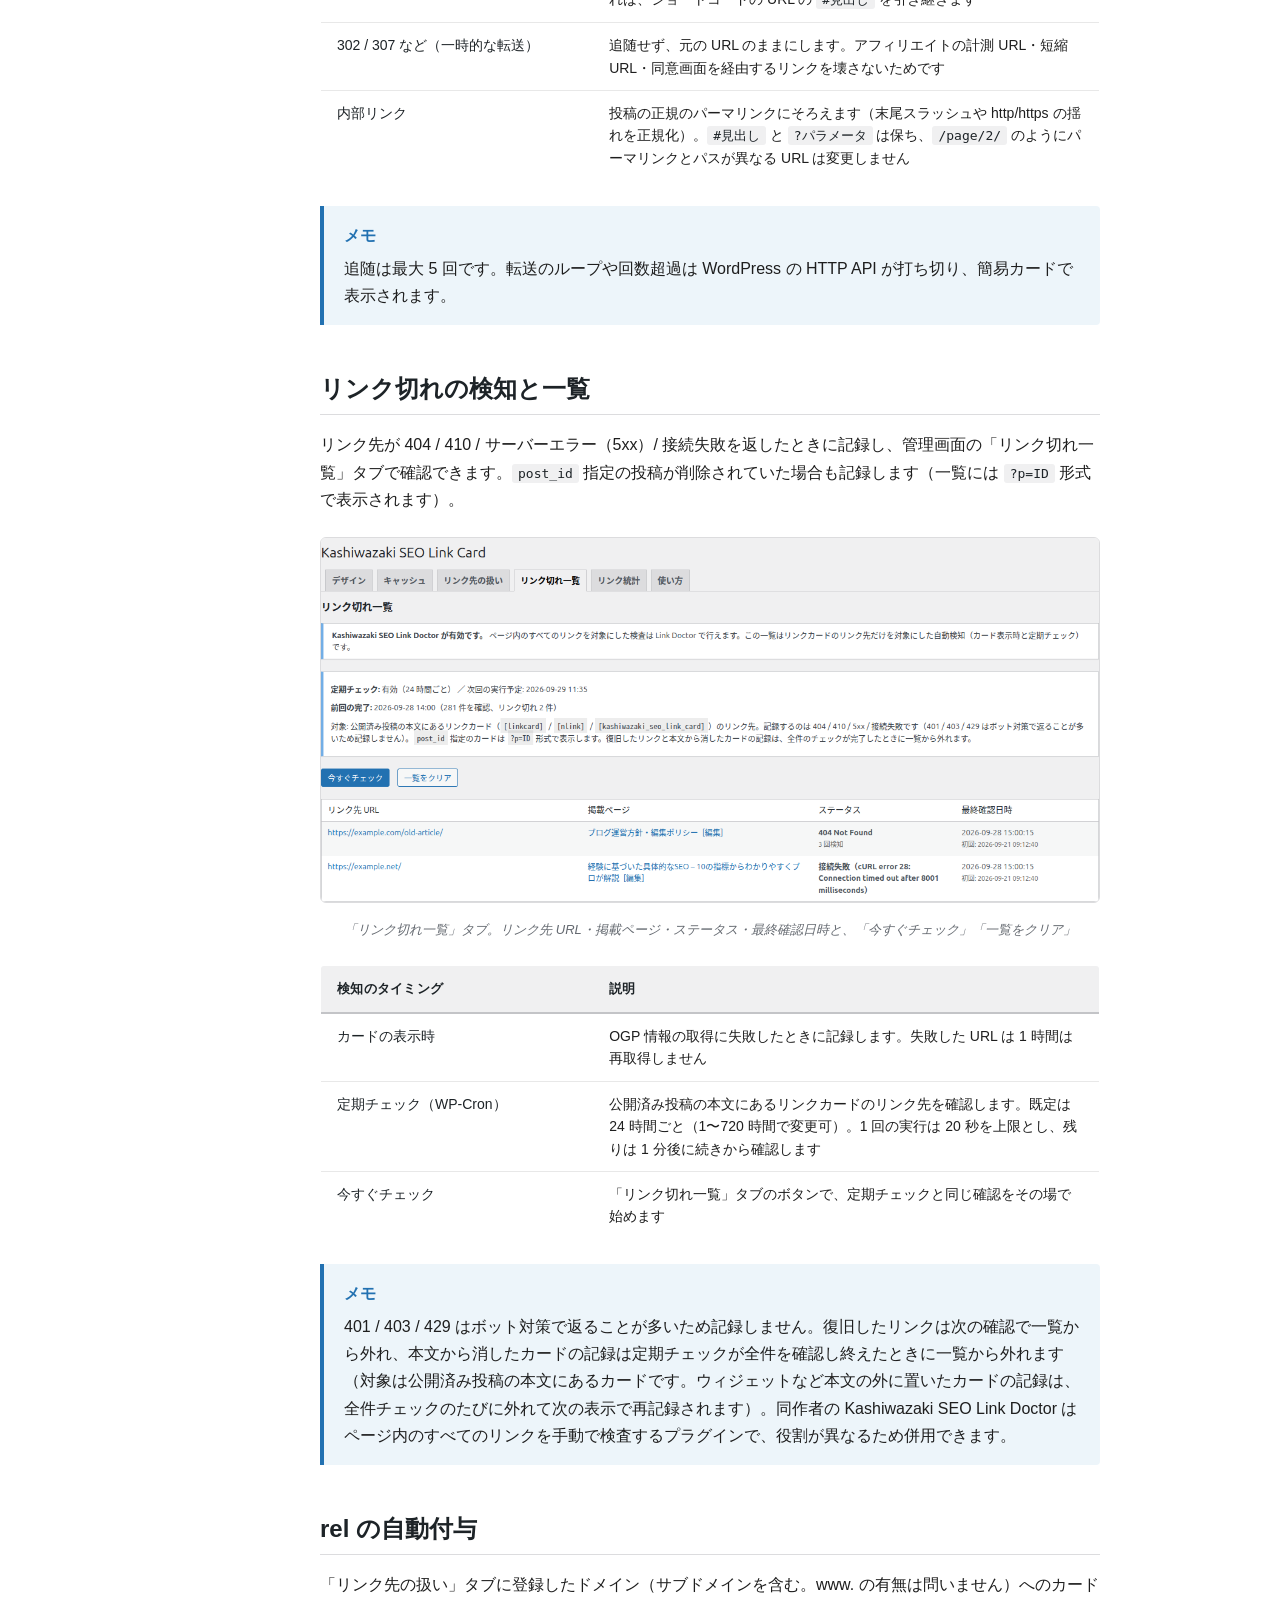
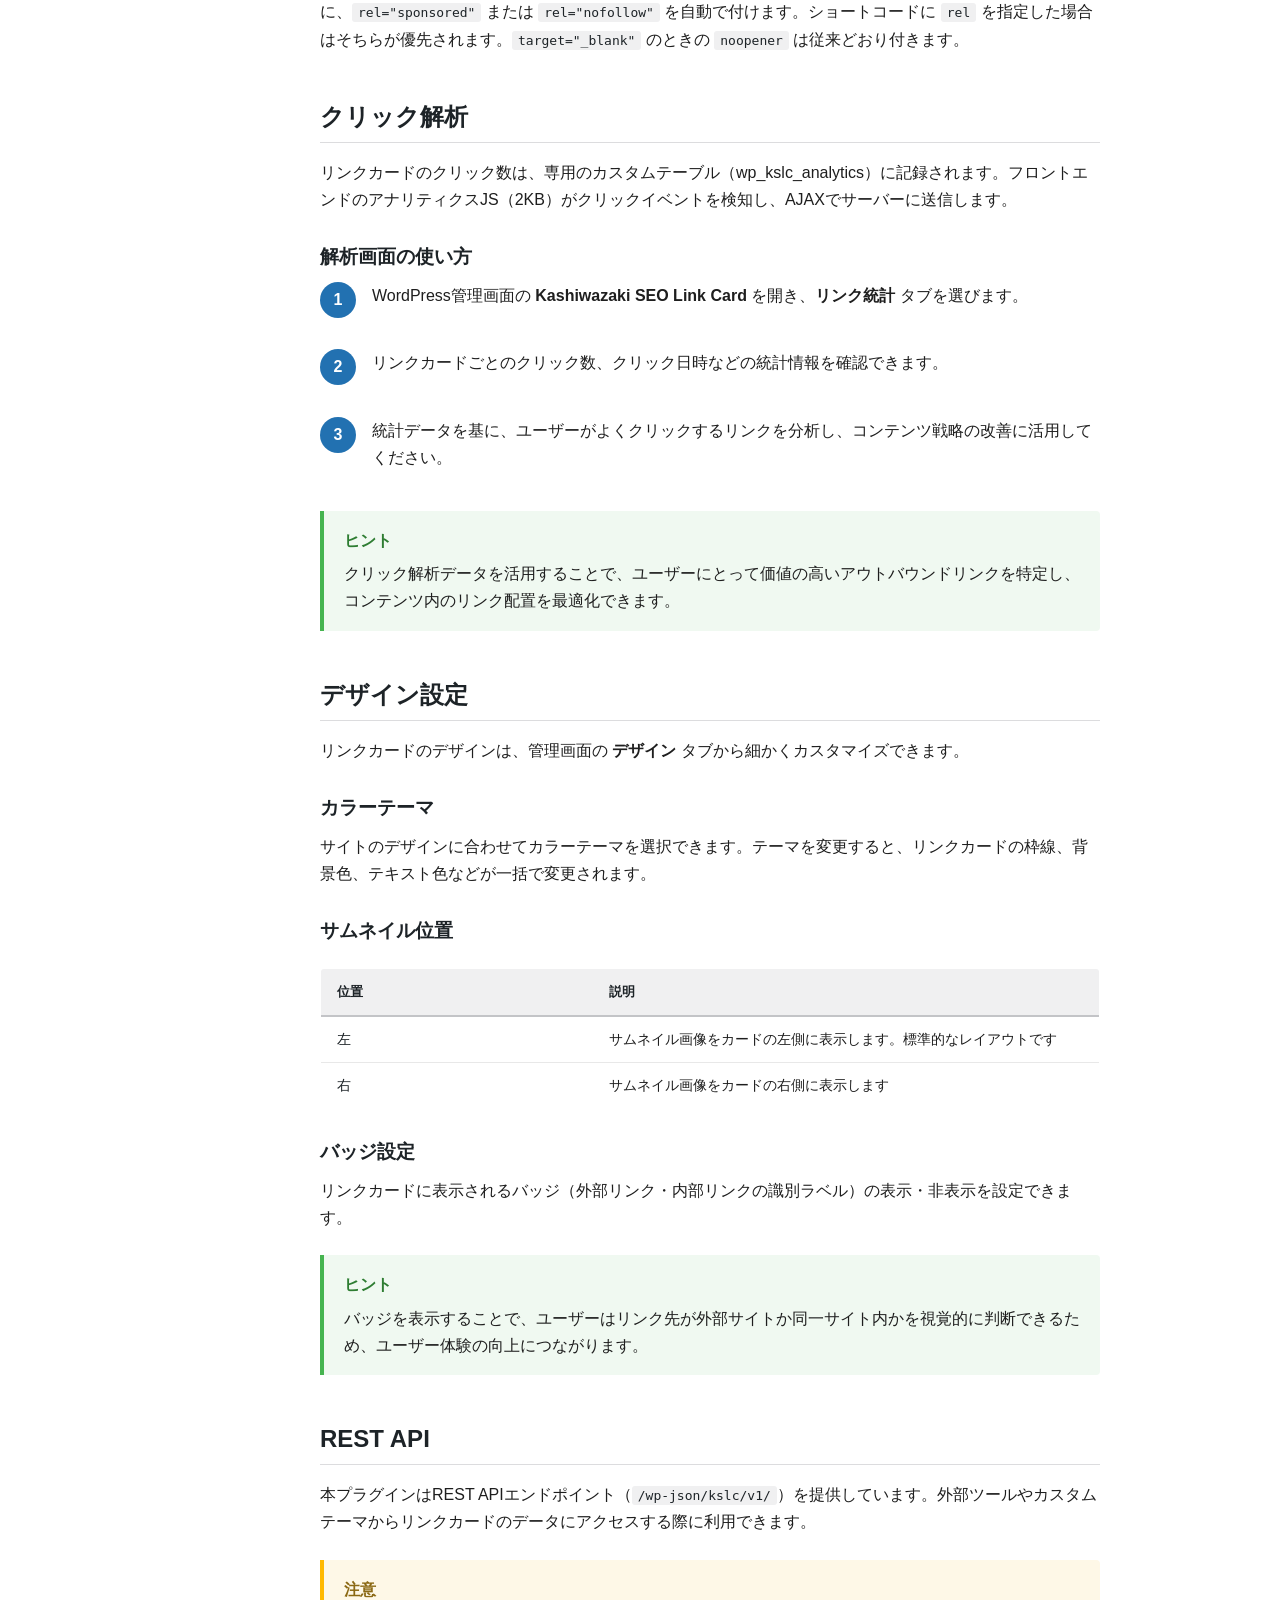
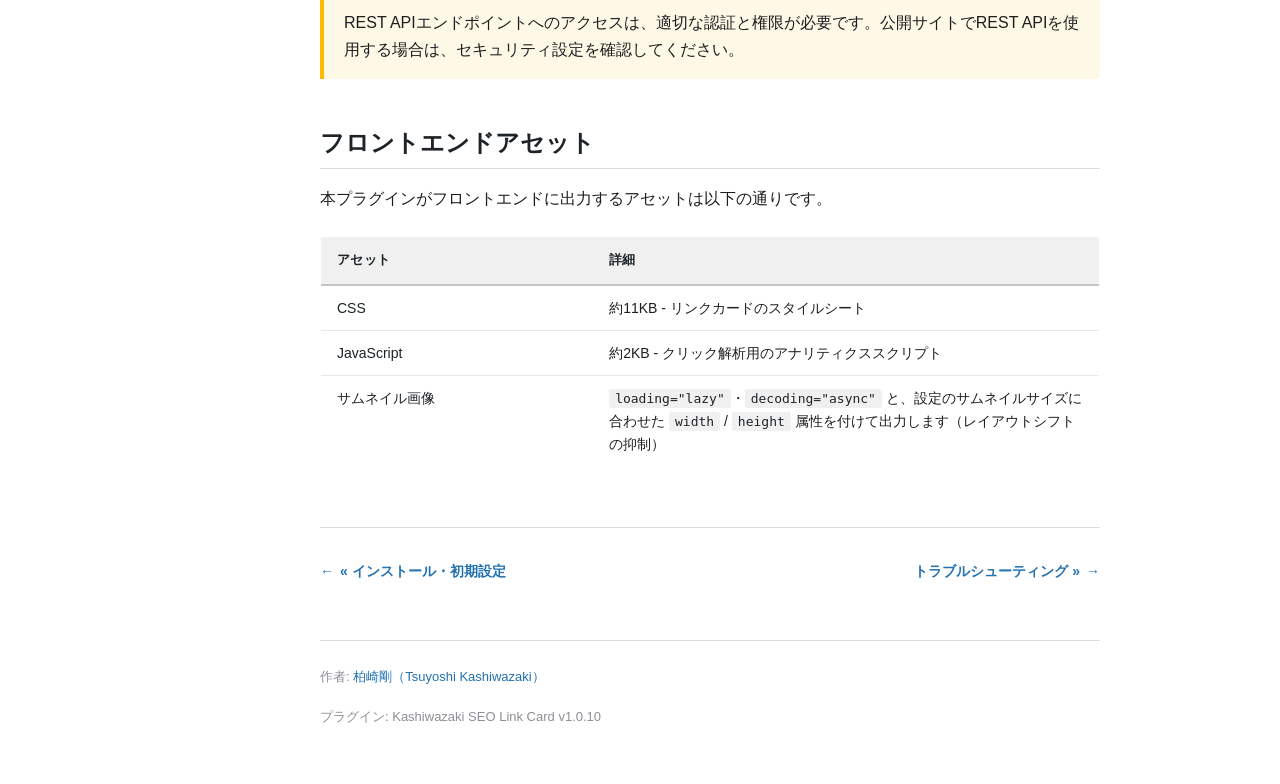
==== commit b7f29467: "Update to v1.0.10 - 転送先への自動追随: 301 / 308 の恒久的な移転だけリダイレクト後の URL を href と cite に使う (302 / 307 の一時的な転送に" ====
--- a/docs/link-card-usage.html
+++ b/docs/link-card-usage.html
@@ -11,7 +11,7 @@
 <button class="hamburger-btn" aria-label="Menu" aria-expanded="false">&#9776;</button>
 
 <nav class="sidebar">
-<div class="sidebar-header"><h2 style="color:#fff;">Link Card</h2><span class="version">v1.0.9</span><img src="images/main-visual.png" alt="" style="width:100%;border-radius:4px;margin-top:8px;"></div>
+<div class="sidebar-header"><h2 style="color:#fff;">Link Card</h2><span class="version">v1.0.10</span><img src="images/main-visual.png" alt="" style="width:100%;border-radius:4px;margin-top:8px;"></div>
 <ul><li><a href="index.html">概要</a></li><li><a href="setup.html">インストール・初期設定</a></li><li><a href="link-card-usage.html">リンクカードの使い方</a></li><li><a href="troubleshooting.html">トラブルシューティング</a></li></ul>
 </nav>
 
@@ -26,8 +26,8 @@
 <p>リンクカードは、URLからOGP（Open Graph Protocol）情報を自動取得し、タイトル・説明文・サムネイル画像を含むリッチなカード形式で表示します。</p>
 
 <figure class="screenshot">
-    <img src="images/screenshots/02-linkcard-detail.png" alt="リンクカード設定" class="lightbox-trigger">
-    <figcaption>リンクカードの詳細設定</figcaption>
+    <img src="images/screenshots/01-settings-page.png" alt="設定画面（デザインタブ）" class="lightbox-trigger">
+    <figcaption>設定画面。タブでデザイン／キャッシュ／リンク先の扱い／リンク切れ一覧／リンク統計／使い方を切り替えます</figcaption>
 </figure>
 
 <h3>フロントエンド表示例</h3>
@@ -78,6 +78,60 @@
 </tbody>
 </table>
 
+<h2 id="redirect-follow">転送先への自動追随</h2>
+
+<p>リンク先が恒久的に移転（HTTP 301 / 308）している場合、OGP 取得時に得たリダイレクト後の URL をカードのリンク先（<code>href</code> と <code>cite</code>）に使います。ショートコードに書いた URL 自体は変更されず、出力時にだけ差し替えます。「リンク先の扱い」タブで OFF にできます（既定 ON）。</p>
+
+<figure class="screenshot">
+    <img src="images/screenshots/04-links-tab.png" alt="リンク先の扱いタブ" class="lightbox-trigger">
+    <figcaption>「リンク先の扱い」タブ。転送先への自動追随、rel の自動付与、リンク切れの定期チェックを設定します</figcaption>
+</figure>
+
+<table>
+<thead>
+<tr><th style="width:35%;">転送の種類</th><th>動作</th></tr>
+</thead>
+<tbody>
+<tr><td>301 / 308（恒久的な移転）</td><td>リダイレクト後の URL にリンクします。転送後の URL に <code>#見出し</code> が無ければ、ショートコードの URL の <code>#見出し</code> を引き継ぎます</td></tr>
+<tr><td>302 / 307 など（一時的な転送）</td><td>追随せず、元の URL のままにします。アフィリエイトの計測 URL・短縮 URL・同意画面を経由するリンクを壊さないためです</td></tr>
+<tr><td>内部リンク</td><td>投稿の正規のパーマリンクにそろえます（末尾スラッシュや http/https の揺れを正規化）。<code>#見出し</code> と <code>?パラメータ</code> は保ち、<code>/page/2/</code> のようにパーマリンクとパスが異なる URL は変更しません</td></tr>
+</tbody>
+</table>
+
+<div class="callout callout-note">
+<p class="callout-title">メモ</p>
+<p>追随は最大 5 回です。転送のループや回数超過は WordPress の HTTP API が打ち切り、簡易カードで表示されます。</p>
+</div>
+
+<h2 id="broken-links">リンク切れの検知と一覧</h2>
+
+<p>リンク先が 404 / 410 / サーバーエラー（5xx）/ 接続失敗を返したときに記録し、管理画面の「リンク切れ一覧」タブで確認できます。<code>post_id</code> 指定の投稿が削除されていた場合も記録します（一覧には <code>?p=ID</code> 形式で表示されます）。</p>
+
+<figure class="screenshot">
+    <img src="images/screenshots/05-broken-links-tab.png" alt="リンク切れ一覧タブ" class="lightbox-trigger">
+    <figcaption>「リンク切れ一覧」タブ。リンク先 URL・掲載ページ・ステータス・最終確認日時と、「今すぐチェック」「一覧をクリア」</figcaption>
+</figure>
+
+<table>
+<thead>
+<tr><th style="width:35%;">検知のタイミング</th><th>説明</th></tr>
+</thead>
+<tbody>
+<tr><td>カードの表示時</td><td>OGP 情報の取得に失敗したときに記録します。失敗した URL は 1 時間は再取得しません</td></tr>
+<tr><td>定期チェック（WP-Cron）</td><td>公開済み投稿の本文にあるリンクカードのリンク先を確認します。既定は 24 時間ごと（1〜720 時間で変更可）。1 回の実行は 20 秒を上限とし、残りは 1 分後に続きから確認します</td></tr>
+<tr><td>今すぐチェック</td><td>「リンク切れ一覧」タブのボタンで、定期チェックと同じ確認をその場で始めます</td></tr>
+</tbody>
+</table>
+
+<div class="callout callout-note">
+<p class="callout-title">メモ</p>
+<p>401 / 403 / 429 はボット対策で返ることが多いため記録しません。復旧したリンクは次の確認で一覧から外れ、本文から消したカードの記録は定期チェックが全件を確認し終えたときに一覧から外れます（対象は公開済み投稿の本文にあるカードです。ウィジェットなど本文の外に置いたカードの記録は、全件チェックのたびに外れて次の表示で再記録されます）。同作者の Kashiwazaki SEO Link Doctor はページ内のすべてのリンクを手動で検査するプラグインで、役割が異なるため併用できます。</p>
+</div>
+
+<h2 id="auto-rel">rel の自動付与</h2>
+
+<p>「リンク先の扱い」タブに登録したドメイン（サブドメインを含む。www. の有無は問いません）へのカードに、<code>rel="sponsored"</code> または <code>rel="nofollow"</code> を自動で付けます。ショートコードに <code>rel</code> を指定した場合はそちらが優先されます。<code>target="_blank"</code> のときの <code>noopener</code> は従来どおり付きます。</p>
+
 <h2 id="click-analytics">クリック解析</h2>
 
 <p>リンクカードのクリック数は、専用のカスタムテーブル（wp_kslc_analytics）に記録されます。フロントエンドのアナリティクスJS（2KB）がクリックイベントを検知し、AJAXでサーバーに送信します。</p>
@@ -87,7 +141,7 @@
 <div class="step">
 <span class="step-number">1</span>
 <div class="step-body">
-<p>WordPress管理画面の解析ページを開きます。</p>
+<p>WordPress管理画面の <strong>Kashiwazaki SEO Link Card</strong> を開き、<strong>リンク統計</strong> タブを選びます。</p>
 </div>
 </div>
 
@@ -112,7 +166,7 @@
 
 <h2 id="design-settings">デザイン設定</h2>
 
-<p>リンクカードのデザインは、管理画面の設定ページから細かくカスタマイズできます。</p>
+<p>リンクカードのデザインは、管理画面の <strong>デザイン</strong> タブから細かくカスタマイズできます。</p>
 
 <h3>カラーテーマ</h3>
 
@@ -159,6 +213,7 @@
 <tbody>
 <tr><td>CSS</td><td>約11KB - リンクカードのスタイルシート</td></tr>
 <tr><td>JavaScript</td><td>約2KB - クリック解析用のアナリティクススクリプト</td></tr>
+<tr><td>サムネイル画像</td><td><code>loading="lazy"</code>・<code>decoding="async"</code> と、設定のサムネイルサイズに合わせた <code>width</code> / <code>height</code> 属性を付けて出力します（レイアウトシフトの抑制）</td></tr>
 </tbody>
 </table>
 
@@ -167,7 +222,7 @@
 <a href="troubleshooting.html" class="next">トラブルシューティング &raquo;</a>
 </nav>
 
-<footer class="manual-footer"><p>作者: <a href="https://www.tsuyoshikashiwazaki.jp/profile/" target="_blank" rel="noopener">柏崎剛（Tsuyoshi Kashiwazaki）</a></p><p>プラグイン: Kashiwazaki SEO Link Card v1.0.9</p></footer>
+<footer class="manual-footer"><p>作者: <a href="https://www.tsuyoshikashiwazaki.jp/profile/" target="_blank" rel="noopener">柏崎剛（Tsuyoshi Kashiwazaki）</a></p><p>プラグイン: Kashiwazaki SEO Link Card v1.0.10</p></footer>
 
 </main>
 
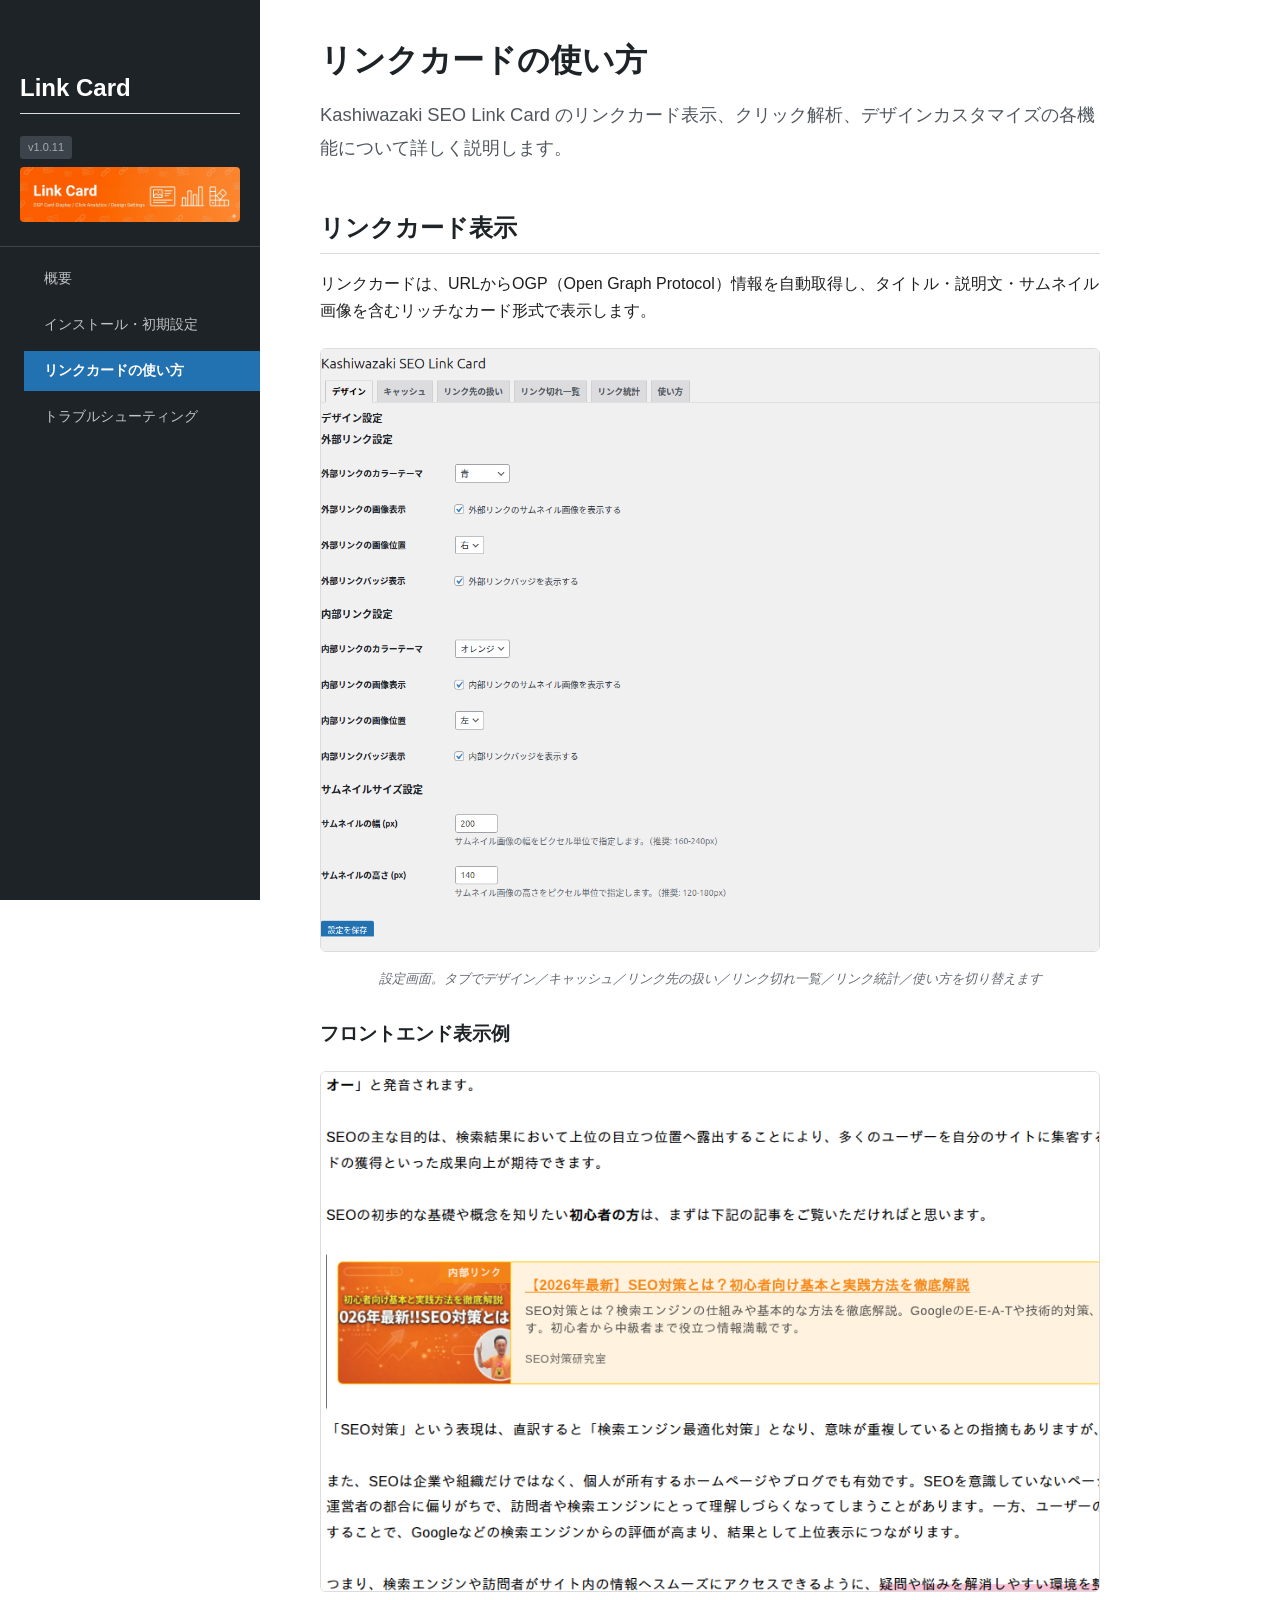
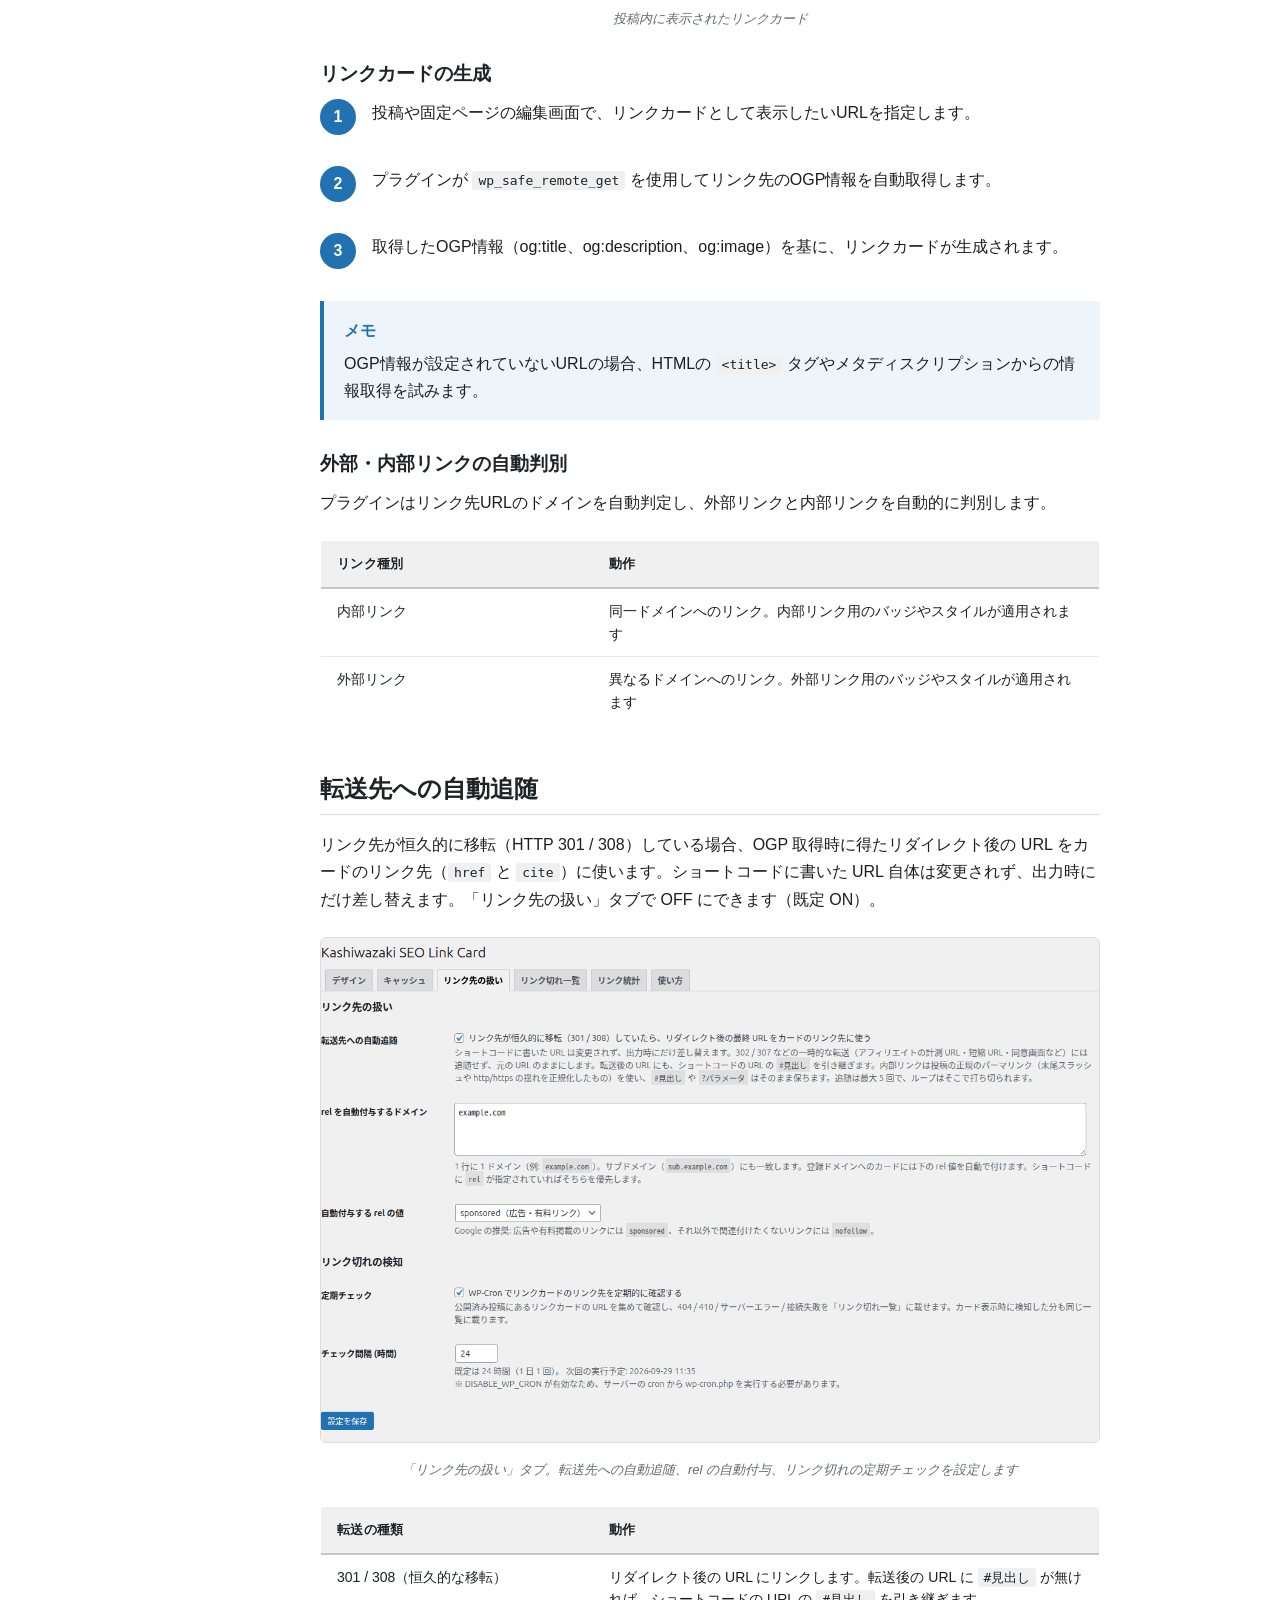
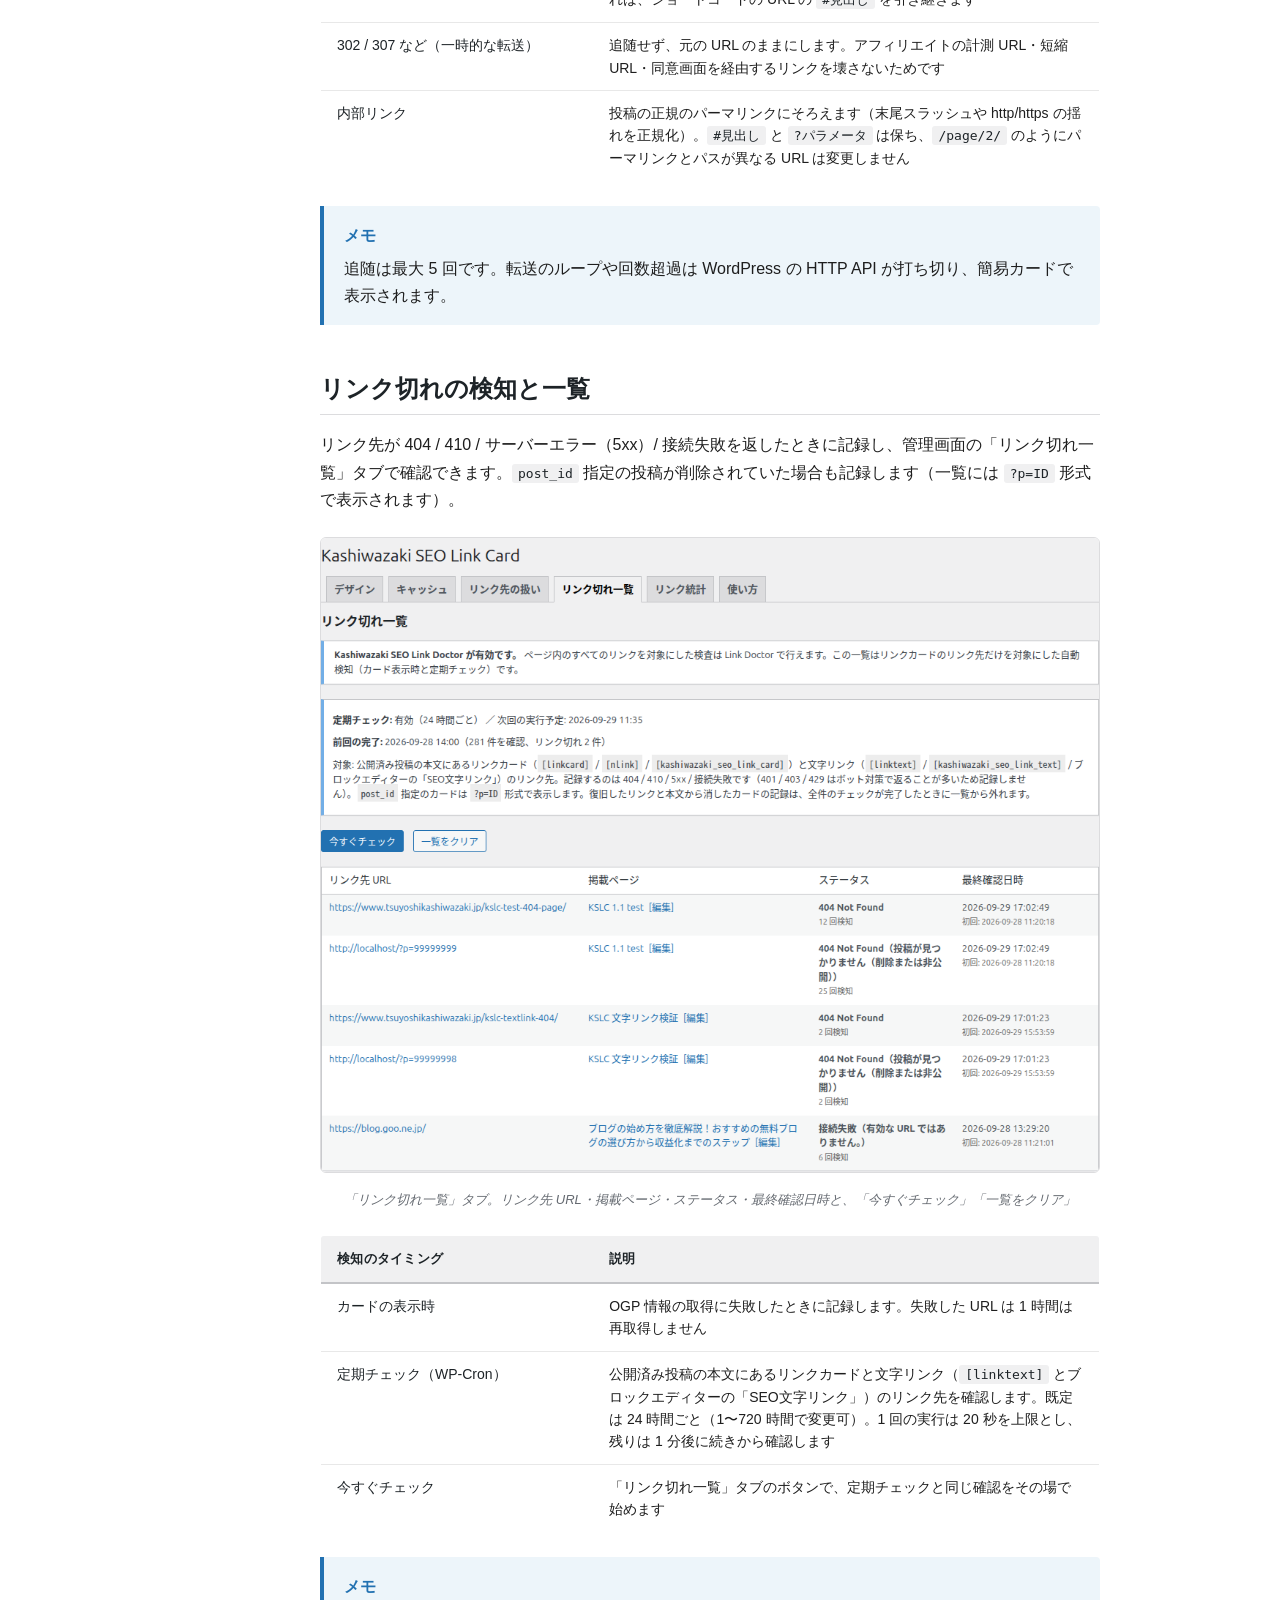
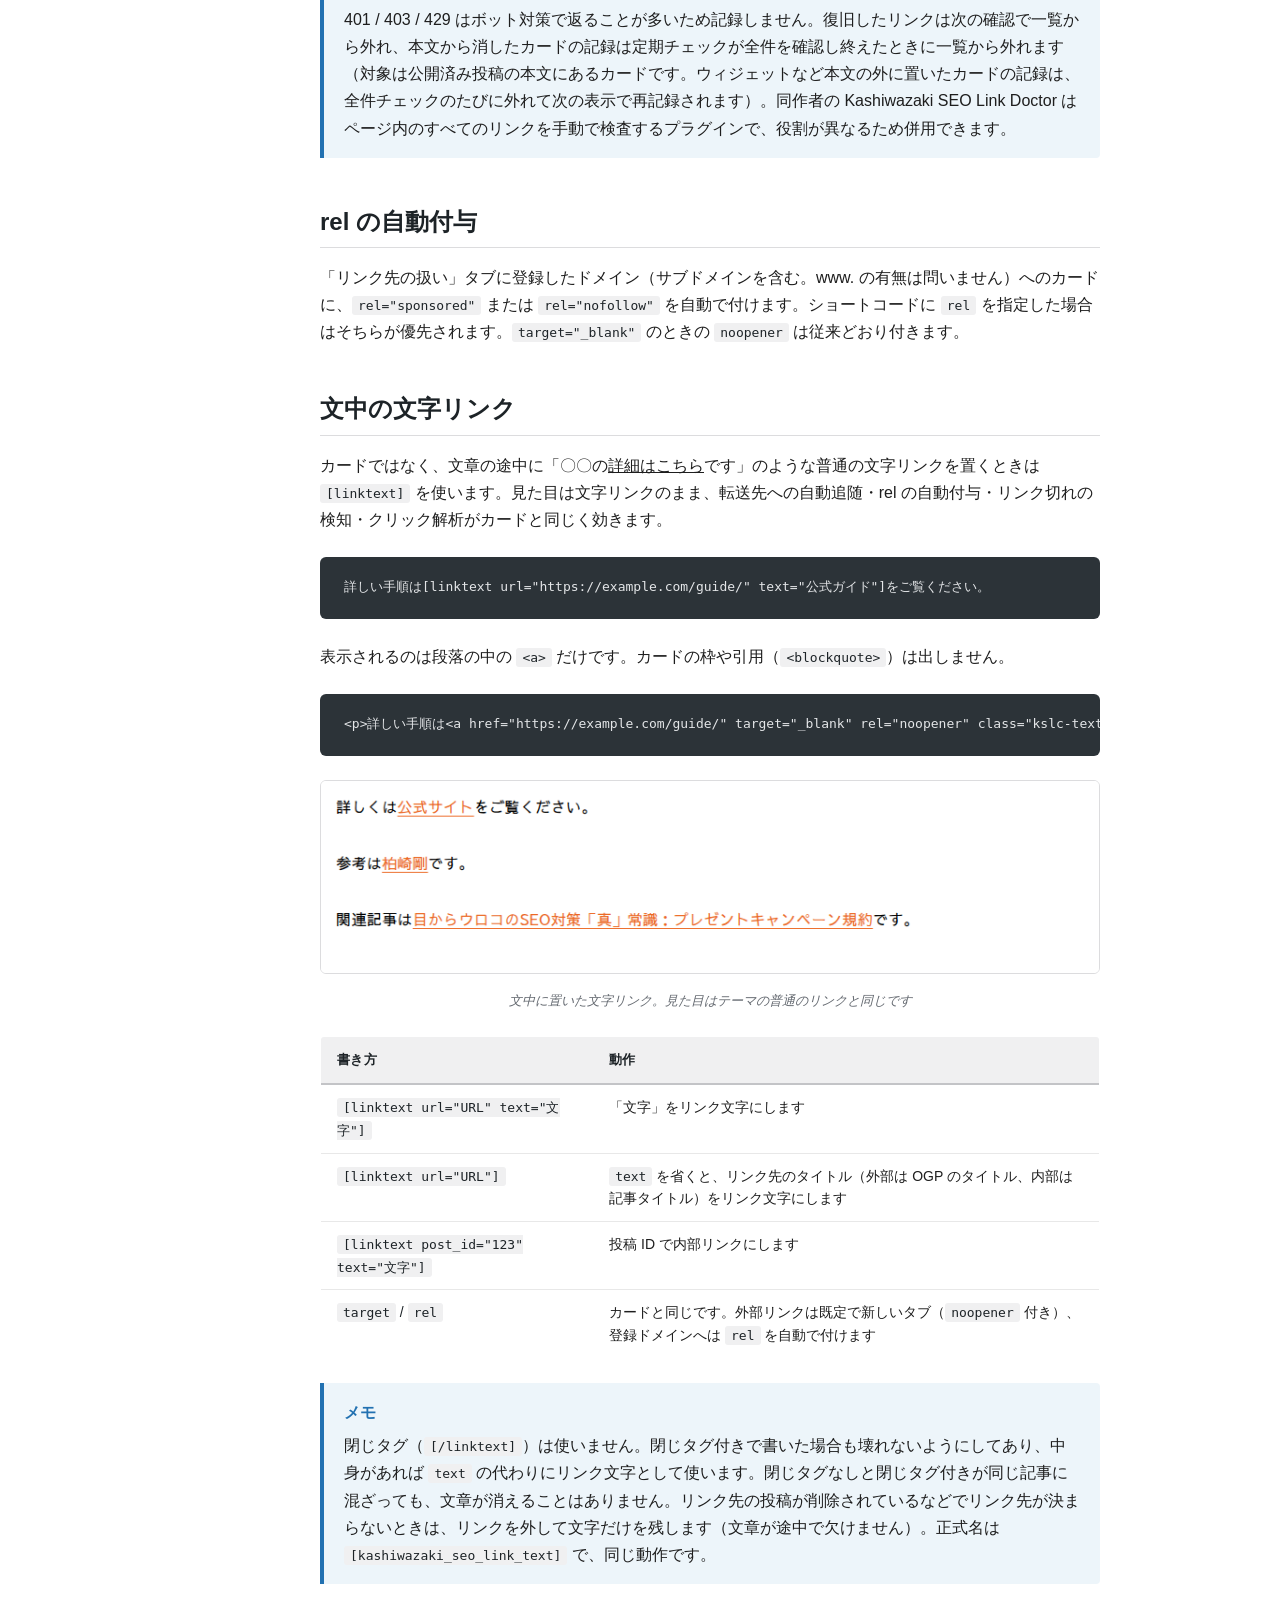
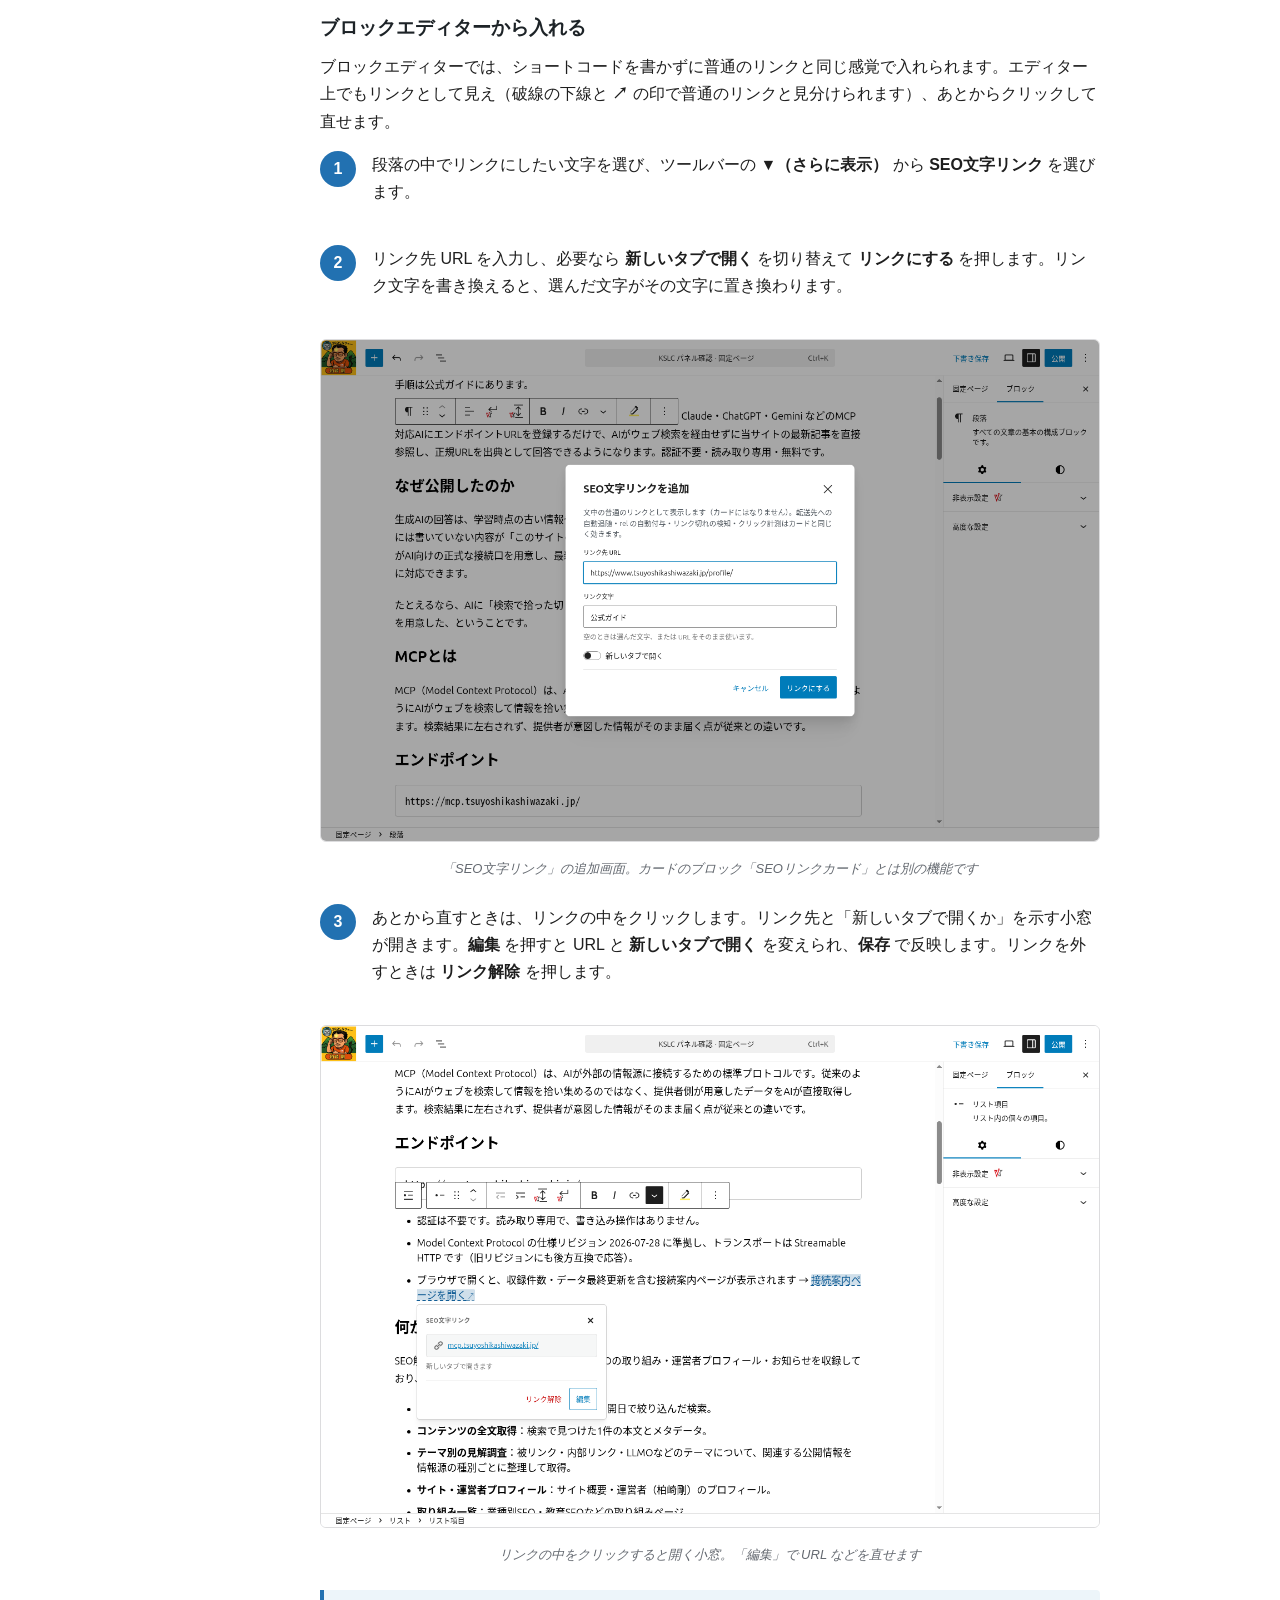
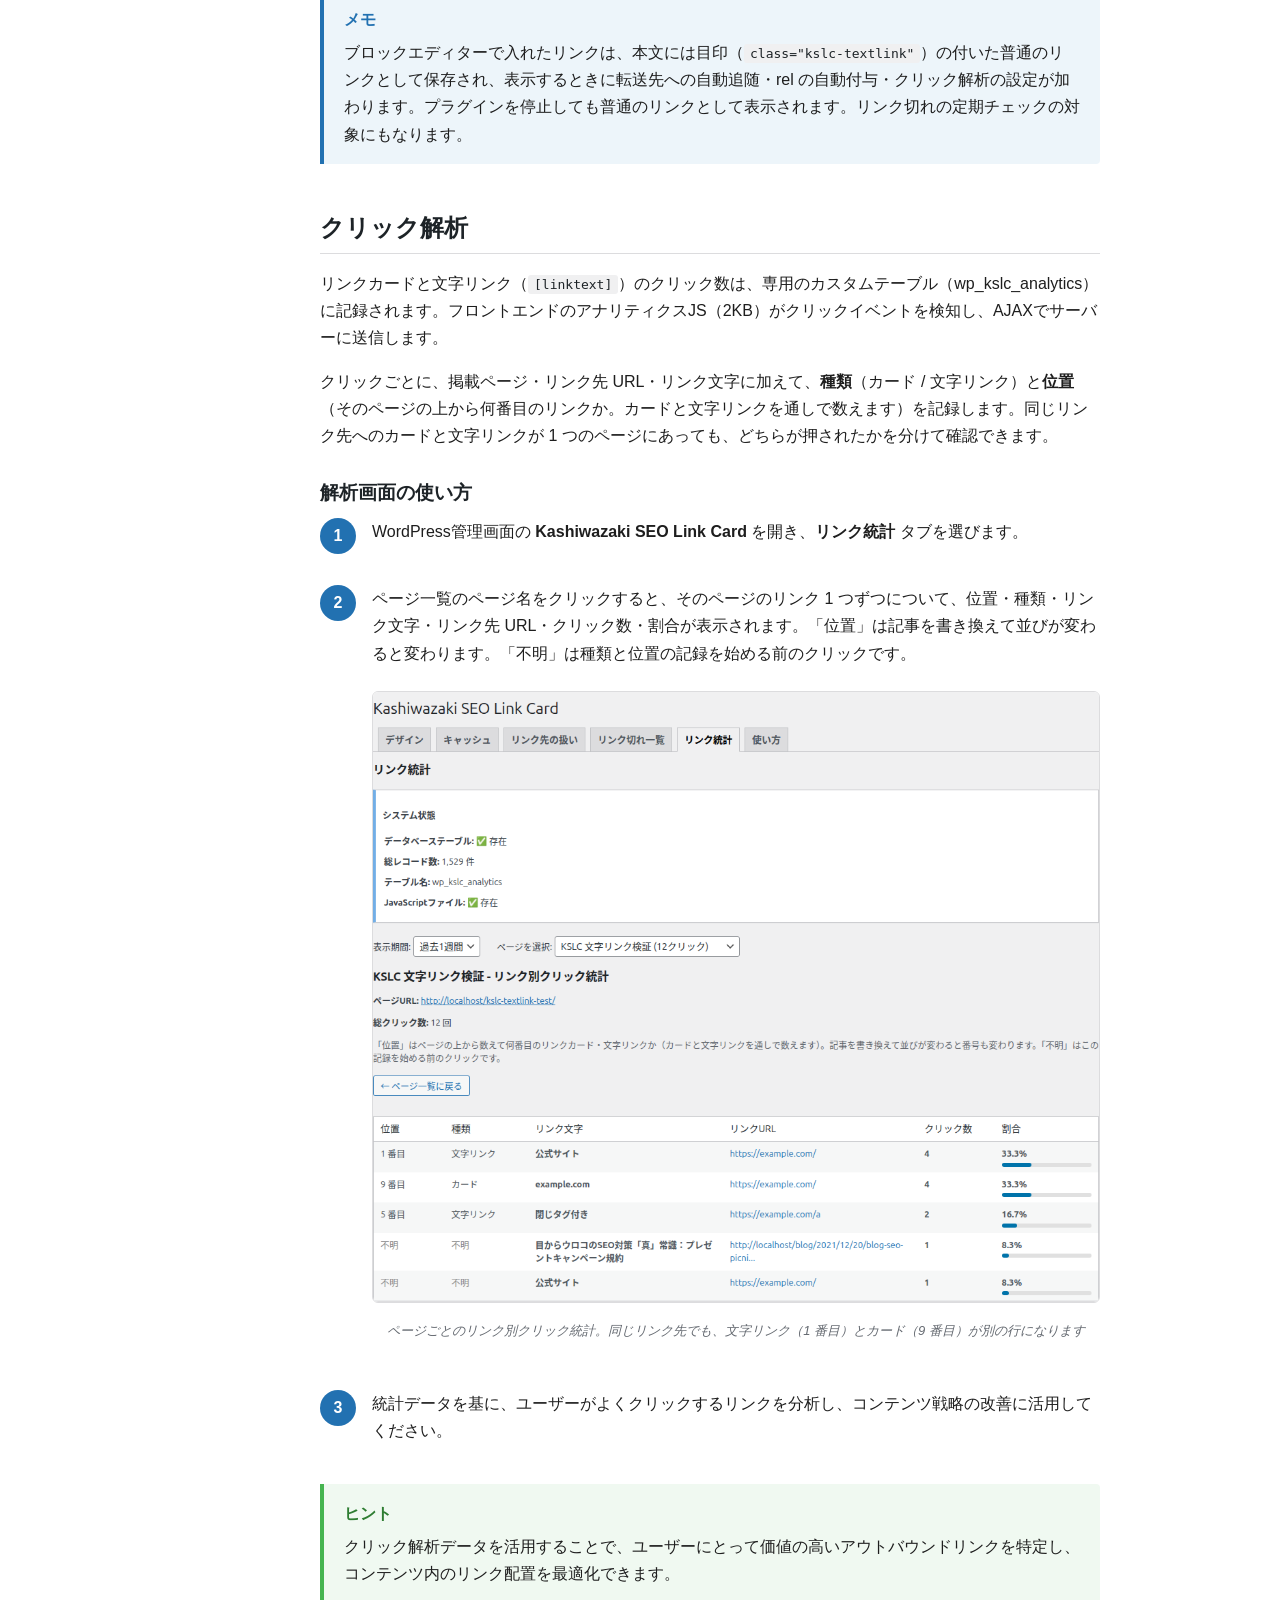
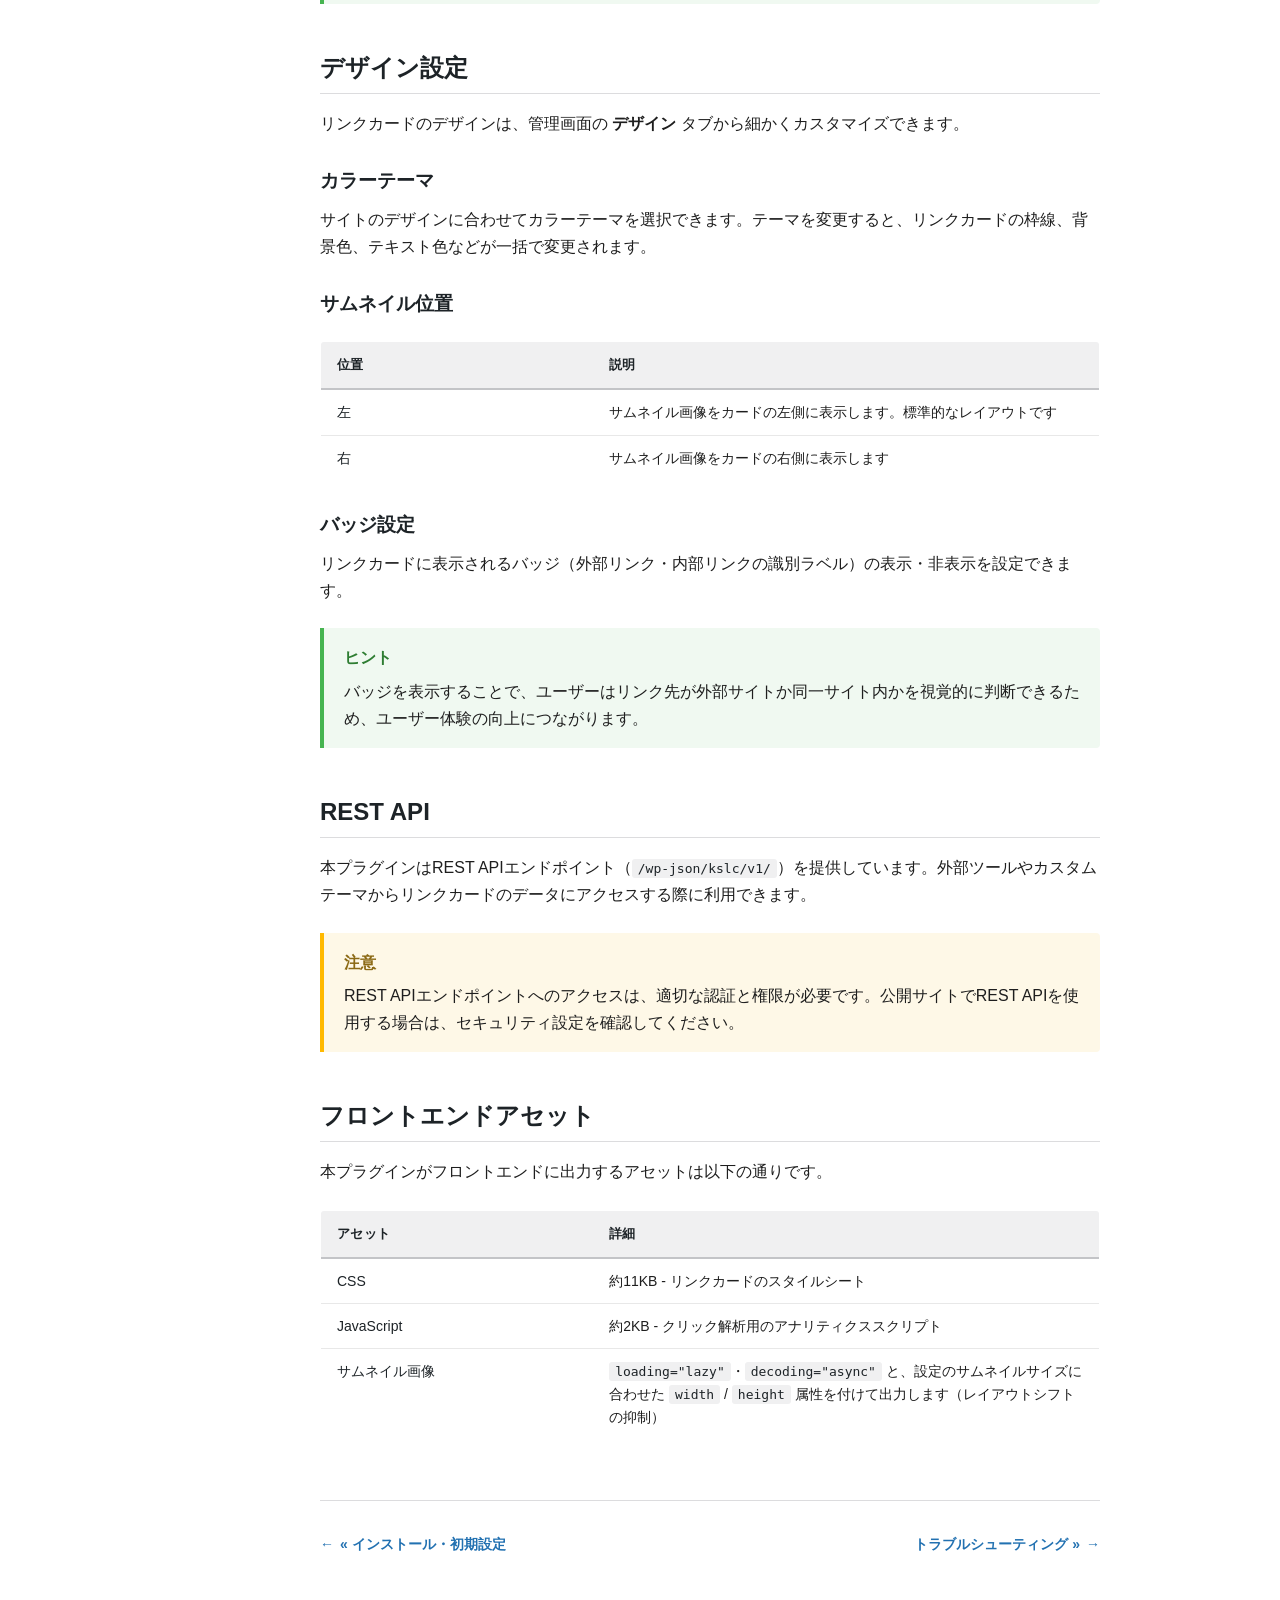
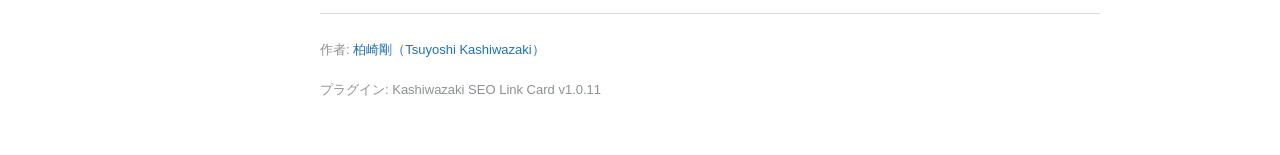
==== commit d090a0f0: "Update to v1.0.11 - 文中の文字リンク [linktext url="…" text="…"]（正式名 [kashiwazaki_seo_link_text]）を追加。段落の中に <" ====
--- a/docs/link-card-usage.html
+++ b/docs/link-card-usage.html
@@ -11,7 +11,7 @@
 <button class="hamburger-btn" aria-label="Menu" aria-expanded="false">&#9776;</button>
 
 <nav class="sidebar">
-<div class="sidebar-header"><h2 style="color:#fff;">Link Card</h2><span class="version">v1.0.10</span><img src="images/main-visual.png" alt="" style="width:100%;border-radius:4px;margin-top:8px;"></div>
+<div class="sidebar-header"><h2 style="color:#fff;">Link Card</h2><span class="version">v1.0.11</span><img src="images/main-visual.png" alt="" style="width:100%;border-radius:4px;margin-top:8px;"></div>
 <ul><li><a href="index.html">概要</a></li><li><a href="setup.html">インストール・初期設定</a></li><li><a href="link-card-usage.html">リンクカードの使い方</a></li><li><a href="troubleshooting.html">トラブルシューティング</a></li></ul>
 </nav>
 
@@ -118,7 +118,7 @@
 </thead>
 <tbody>
 <tr><td>カードの表示時</td><td>OGP 情報の取得に失敗したときに記録します。失敗した URL は 1 時間は再取得しません</td></tr>
-<tr><td>定期チェック（WP-Cron）</td><td>公開済み投稿の本文にあるリンクカードのリンク先を確認します。既定は 24 時間ごと（1〜720 時間で変更可）。1 回の実行は 20 秒を上限とし、残りは 1 分後に続きから確認します</td></tr>
+<tr><td>定期チェック（WP-Cron）</td><td>公開済み投稿の本文にあるリンクカードと文字リンク（<code>[linktext]</code> とブロックエディターの「SEO文字リンク」）のリンク先を確認します。既定は 24 時間ごと（1〜720 時間で変更可）。1 回の実行は 20 秒を上限とし、残りは 1 分後に続きから確認します</td></tr>
 <tr><td>今すぐチェック</td><td>「リンク切れ一覧」タブのボタンで、定期チェックと同じ確認をその場で始めます</td></tr>
 </tbody>
 </table>
@@ -132,9 +132,83 @@
 
 <p>「リンク先の扱い」タブに登録したドメイン（サブドメインを含む。www. の有無は問いません）へのカードに、<code>rel="sponsored"</code> または <code>rel="nofollow"</code> を自動で付けます。ショートコードに <code>rel</code> を指定した場合はそちらが優先されます。<code>target="_blank"</code> のときの <code>noopener</code> は従来どおり付きます。</p>
 
+<h2 id="text-link">文中の文字リンク</h2>
+
+<p>カードではなく、文章の途中に「〇〇の<u>詳細はこちら</u>です」のような普通の文字リンクを置くときは <code>[linktext]</code> を使います。見た目は文字リンクのまま、転送先への自動追随・rel の自動付与・リンク切れの検知・クリック解析がカードと同じく効きます。</p>
+
+<pre><code>詳しい手順は[linktext url="https://example.com/guide/" text="公式ガイド"]をご覧ください。</code></pre>
+
+<p>表示されるのは段落の中の <code>&lt;a&gt;</code> だけです。カードの枠や引用（<code>&lt;blockquote&gt;</code>）は出しません。</p>
+
+<pre><code>&lt;p&gt;詳しい手順は&lt;a href="https://example.com/guide/" target="_blank" rel="noopener" class="kslc-text-link kslc-text-link-external"&gt;公式ガイド&lt;/a&gt;をご覧ください。&lt;/p&gt;</code></pre>
+
+<figure class="screenshot">
+    <img src="images/screenshots/07-frontend-textlink.png" alt="文中の文字リンクの表示例" class="lightbox-trigger">
+    <figcaption>文中に置いた文字リンク。見た目はテーマの普通のリンクと同じです</figcaption>
+</figure>
+
+<table>
+<thead>
+<tr><th style="width:35%;">書き方</th><th>動作</th></tr>
+</thead>
+<tbody>
+<tr><td><code>[linktext url="URL" text="文字"]</code></td><td>「文字」をリンク文字にします</td></tr>
+<tr><td><code>[linktext url="URL"]</code></td><td><code>text</code> を省くと、リンク先のタイトル（外部は OGP のタイトル、内部は記事タイトル）をリンク文字にします</td></tr>
+<tr><td><code>[linktext post_id="123" text="文字"]</code></td><td>投稿 ID で内部リンクにします</td></tr>
+<tr><td><code>target</code> / <code>rel</code></td><td>カードと同じです。外部リンクは既定で新しいタブ（<code>noopener</code> 付き）、登録ドメインへは <code>rel</code> を自動で付けます</td></tr>
+</tbody>
+</table>
+
+<div class="callout callout-note">
+<p class="callout-title">メモ</p>
+<p>閉じタグ（<code>[/linktext]</code>）は使いません。閉じタグ付きで書いた場合も壊れないようにしてあり、中身があれば <code>text</code> の代わりにリンク文字として使います。閉じタグなしと閉じタグ付きが同じ記事に混ざっても、文章が消えることはありません。リンク先の投稿が削除されているなどでリンク先が決まらないときは、リンクを外して文字だけを残します（文章が途中で欠けません）。正式名は <code>[kashiwazaki_seo_link_text]</code> で、同じ動作です。</p>
+</div>
+
+<h3>ブロックエディターから入れる</h3>
+
+<p>ブロックエディターでは、ショートコードを書かずに普通のリンクと同じ感覚で入れられます。エディター上でもリンクとして見え（破線の下線と <strong>↗</strong> の印で普通のリンクと見分けられます）、あとからクリックして直せます。</p>
+
+<div class="step">
+<span class="step-number">1</span>
+<div class="step-body">
+<p>段落の中でリンクにしたい文字を選び、ツールバーの <strong>▼（さらに表示）</strong> から <strong>SEO文字リンク</strong> を選びます。</p>
+</div>
+</div>
+
+<div class="step">
+<span class="step-number">2</span>
+<div class="step-body">
+<p>リンク先 URL を入力し、必要なら <strong>新しいタブで開く</strong> を切り替えて <strong>リンクにする</strong> を押します。リンク文字を書き換えると、選んだ文字がその文字に置き換わります。</p>
+</div>
+</div>
+
+<figure class="screenshot">
+    <img src="images/screenshots/08-editor-textlink.png" alt="ブロックエディターのSEO文字リンクの追加画面" class="lightbox-trigger">
+    <figcaption>「SEO文字リンク」の追加画面。カードのブロック「SEOリンクカード」とは別の機能です</figcaption>
+</figure>
+
+<div class="step">
+<span class="step-number">3</span>
+<div class="step-body">
+<p>あとから直すときは、リンクの中をクリックします。リンク先と「新しいタブで開くか」を示す小窓が開きます。<strong>編集</strong> を押すと URL と <strong>新しいタブで開く</strong> を変えられ、<strong>保存</strong> で反映します。リンクを外すときは <strong>リンク解除</strong> を押します。</p>
+</div>
+</div>
+
+<figure class="screenshot">
+    <img src="images/screenshots/09-editor-textlink-edit.png" alt="SEO文字リンクの編集の小窓" class="lightbox-trigger">
+    <figcaption>リンクの中をクリックすると開く小窓。「編集」で URL などを直せます</figcaption>
+</figure>
+
+<div class="callout callout-note">
+<p class="callout-title">メモ</p>
+<p>ブロックエディターで入れたリンクは、本文には目印（<code>class="kslc-textlink"</code>）の付いた普通のリンクとして保存され、表示するときに転送先への自動追随・rel の自動付与・クリック解析の設定が加わります。プラグインを停止しても普通のリンクとして表示されます。リンク切れの定期チェックの対象にもなります。</p>
+</div>
+
 <h2 id="click-analytics">クリック解析</h2>
 
-<p>リンクカードのクリック数は、専用のカスタムテーブル（wp_kslc_analytics）に記録されます。フロントエンドのアナリティクスJS（2KB）がクリックイベントを検知し、AJAXでサーバーに送信します。</p>
+<p>リンクカードと文字リンク（<code>[linktext]</code>）のクリック数は、専用のカスタムテーブル（wp_kslc_analytics）に記録されます。フロントエンドのアナリティクスJS（2KB）がクリックイベントを検知し、AJAXでサーバーに送信します。</p>
+
+<p>クリックごとに、掲載ページ・リンク先 URL・リンク文字に加えて、<strong>種類</strong>（カード / 文字リンク）と<strong>位置</strong>（そのページの上から何番目のリンクか。カードと文字リンクを通しで数えます）を記録します。同じリンク先へのカードと文字リンクが 1 つのページにあっても、どちらが押されたかを分けて確認できます。</p>
 
 <h3>解析画面の使い方</h3>
 
@@ -148,7 +222,12 @@
 <div class="step">
 <span class="step-number">2</span>
 <div class="step-body">
-<p>リンクカードごとのクリック数、クリック日時などの統計情報を確認できます。</p>
+<p>ページ一覧のページ名をクリックすると、そのページのリンク 1 つずつについて、位置・種類・リンク文字・リンク先 URL・クリック数・割合が表示されます。「位置」は記事を書き換えて並びが変わると変わります。「不明」は種類と位置の記録を始める前のクリックです。</p>
+
+<figure class="screenshot">
+    <img src="images/screenshots/10-stats-detail.png" alt="リンク別クリック統計" class="lightbox-trigger">
+    <figcaption>ページごとのリンク別クリック統計。同じリンク先でも、文字リンク（1 番目）とカード（9 番目）が別の行になります</figcaption>
+</figure>
 </div>
 </div>
 
@@ -222,7 +301,7 @@
 <a href="troubleshooting.html" class="next">トラブルシューティング &raquo;</a>
 </nav>
 
-<footer class="manual-footer"><p>作者: <a href="https://www.tsuyoshikashiwazaki.jp/profile/" target="_blank" rel="noopener">柏崎剛（Tsuyoshi Kashiwazaki）</a></p><p>プラグイン: Kashiwazaki SEO Link Card v1.0.10</p></footer>
+<footer class="manual-footer"><p>作者: <a href="https://www.tsuyoshikashiwazaki.jp/profile/" target="_blank" rel="noopener">柏崎剛（Tsuyoshi Kashiwazaki）</a></p><p>プラグイン: Kashiwazaki SEO Link Card v1.0.11</p></footer>
 
 </main>
 
